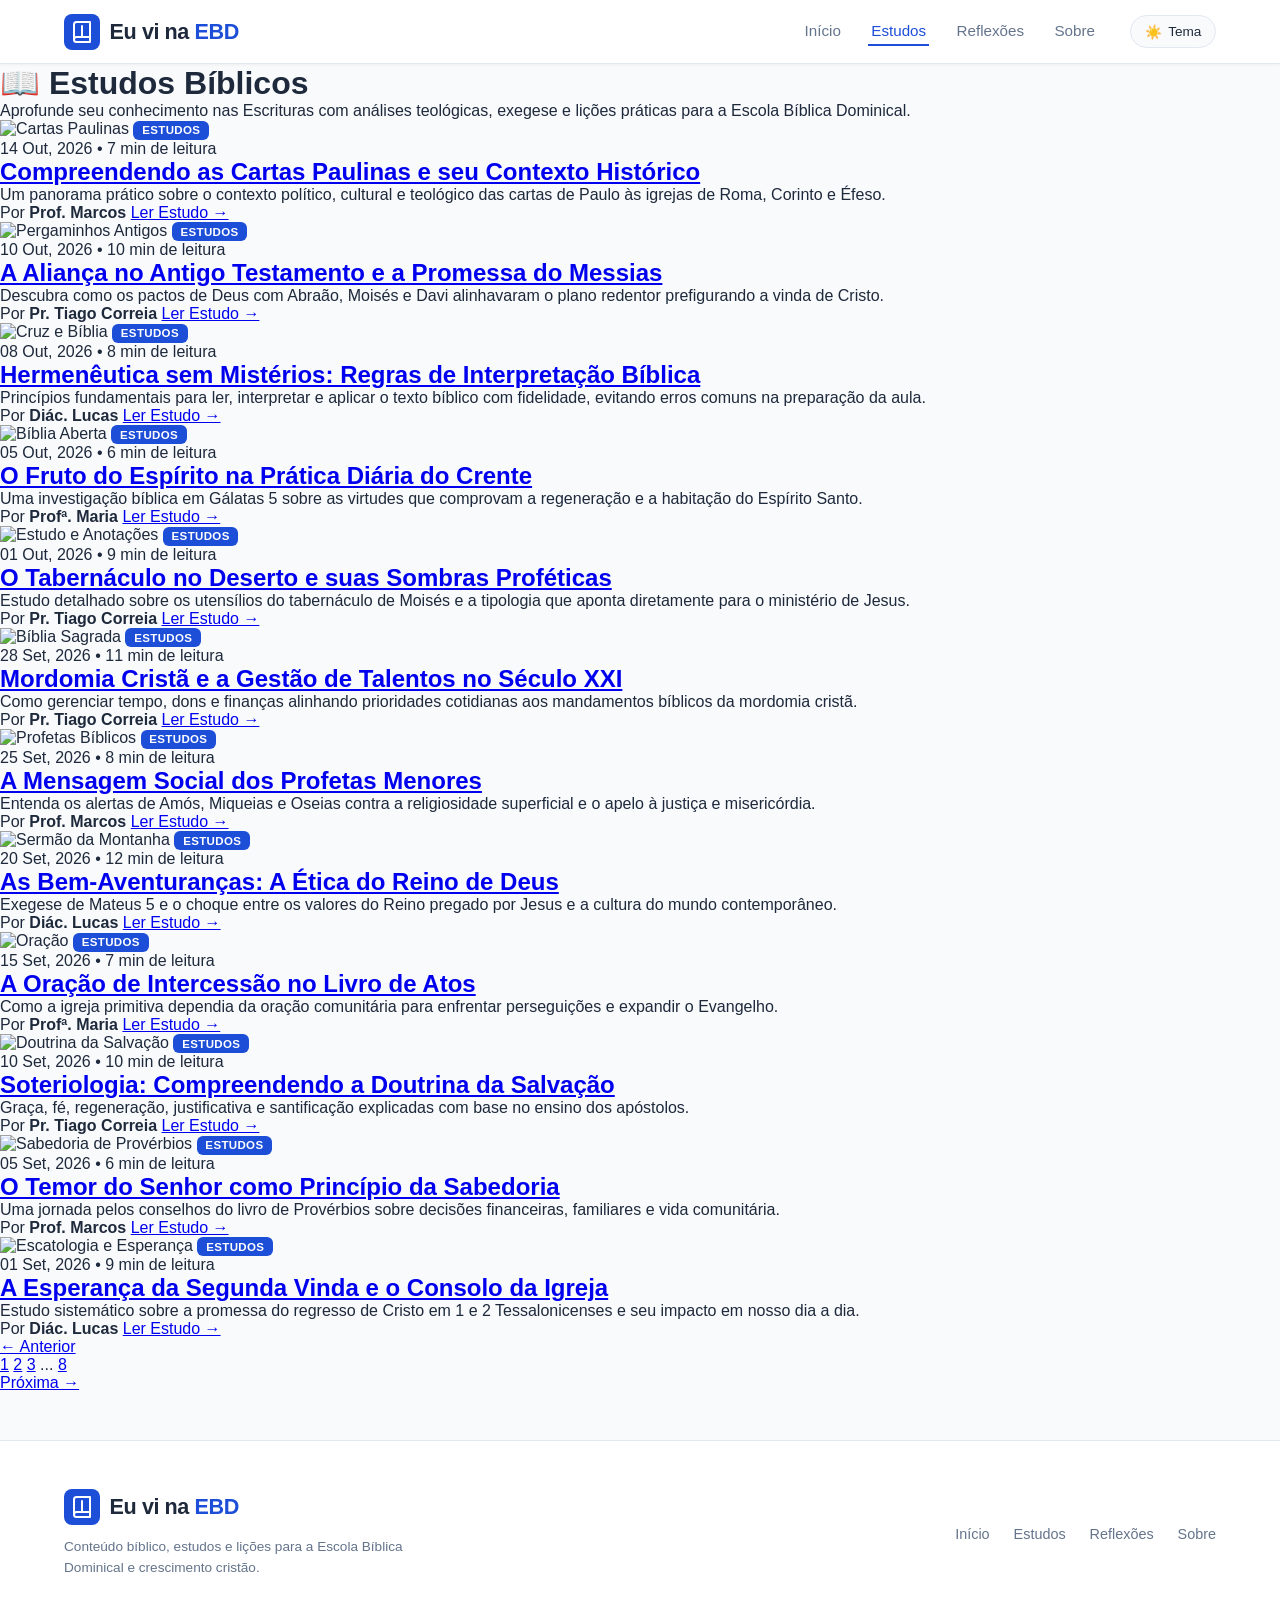
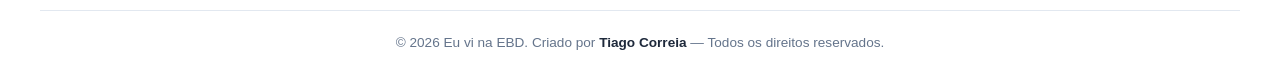
==== estudos.html @ 026e45aa "Create estudos.html" ====
<!DOCTYPE html>
<html lang="pt-BR" data-theme="light">
<head>
    <meta charset="UTF-8">
    <meta name="viewport" content="width=device-width, initial-scale=1.0">
    <title>Estudos Bíblicos - Eu vi na EBD</title>
    <!-- Vinculando o CSS externo compartilhado -->
    <link rel="stylesheet" href="style.css">
</head>
<body>

    <!-- CABEÇALHO E NAVBAR -->
    <header class="navbar-header">
        <div class="header-container">
            
            <!-- Logo do Blog -->
            <a href="index.html" class="brand-logo" aria-label="Página Inicial - Eu vi na EBD">
                <span class="logo-icon">
                    <svg xmlns="http://www.w3.org/2000/svg" viewBox="0 0 24 24" fill="none" stroke="currentColor" stroke-width="2" stroke-linecap="round" stroke-linejoin="round">
                        <path d="M4 19.5A2.5 2.5 0 0 1 6.5 17H20"></path>
                        <path d="M6.5 2H20v20H6.5A2.5 2.5 0 0 1 4 19.5v-15A2.5 2.5 0 0 1 6.5 2z"></path>
                        <path d="M12 6v10"></path>
                    </svg>
                </span>
                <span class="logo-text">Eu vi na <strong class="highlight">EBD</strong></span>
            </a>

            <!-- Botão Hambúrguer Mobile -->
            <button class="hamburger-btn" id="hamburgerBtn" aria-label="Abrir Menu">
                <span class="bar"></span>
                <span class="bar"></span>
                <span class="bar"></span>
            </button>

            <!-- Links de Navegação -->
            <nav class="nav-menu" id="navMenu">
                <ul class="nav-list">
                    <li><a href="index.html" class="nav-link">Início</a></li>
                    <li><a href="estudos.html" class="nav-link active">Estudos</a></li>
                    <li><a href="index.html#reflexoes" class="nav-link">Reflexões</a></li>
                    <li><a href="index.html#sobre" class="nav-link">Sobre</a></li>
                </ul>

                <!-- Alternador de Tema Claro / Escuro -->
                <button class="theme-toggle-btn" id="themeToggleBtn" aria-label="Alternar Tema">
                    <span class="theme-icon sun-icon">☀️</span>
                    <span class="theme-icon moon-icon">🌙</span>
                    <span class="theme-text">Tema</span>
                </button>
            </nav>

        </div>
    </header>

    <!-- CONTEÚDO PRINCIPAL DA PÁGINA DE ESTUDOS -->
    <main class="page-wrapper">
        <div class="page-container single-column">
            
            <!-- CABEÇALHO DA PÁGINA -->
            <header class="page-header">
                <h1 class="page-title">📖 Estudos Bíblicos</h1>
                <p class="page-subtitle">Aprofunde seu conhecimento nas Escrituras com análises teológicas, exegese e lições práticas para a Escola Bíblica Dominical.</p>
            </header>

            <!-- LISTA DE 12 CARDS DE POSTS (COLUNA ÚNICA) -->
            <section class="posts-list-single">
                
                <!-- Card 01 -->
                <article class="post-card-horizontal">
                    <div class="post-card-image">
                        <img src="https://images.unsplash.com/photo-1507434965515-61970f2bd7c6?q=80&w=600&auto=format&fit=crop" alt="Cartas Paulinas">
                        <span class="tag tag-estudos">Estudos</span>
                    </div>
                    <div class="post-card-content">
                        <div class="post-meta-top">
                            <span class="post-date">14 Out, 2026</span> • <span class="read-time">7 min de leitura</span>
                        </div>
                        <h2 class="post-title"><a href="#">Compreendendo as Cartas Paulinas e seu Contexto Histórico</a></h2>
                        <p class="post-excerpt">Um panorama prático sobre o contexto político, cultural e teológico das cartas de Paulo às igrejas de Roma, Corinto e Éfeso.</p>
                        <div class="post-footer">
                            <span class="post-author">Por <strong>Prof. Marcos</strong></span>
                            <a href="#" class="read-more-btn">Ler Estudo →</a>
                        </div>
                    </div>
                </article>

                <!-- Card 02 -->
                <article class="post-card-horizontal">
                    <div class="post-card-image">
                        <img src="https://images.unsplash.com/photo-1519817650390-64a93db51149?q=80&w=600&auto=format&fit=crop" alt="Pergaminhos Antigos">
                        <span class="tag tag-estudos">Estudos</span>
                    </div>
                    <div class="post-card-content">
                        <div class="post-meta-top">
                            <span class="post-date">10 Out, 2026</span> • <span class="read-time">10 min de leitura</span>
                        </div>
                        <h2 class="post-title"><a href="#">A Aliança no Antigo Testamento e a Promessa do Messias</a></h2>
                        <p class="post-excerpt">Descubra como os pactos de Deus com Abraão, Moisés e Davi alinhavaram o plano redentor prefigurando a vinda de Cristo.</p>
                        <div class="post-footer">
                            <span class="post-author">Por <strong>Pr. Tiago Correia</strong></span>
                            <a href="#" class="read-more-btn">Ler Estudo →</a>
                        </div>
                    </div>
                </article>

                <!-- Card 03 -->
                <article class="post-card-horizontal">
                    <div class="post-card-image">
                        <img src="https://images.unsplash.com/photo-1438232992991-995b7058bbb3?q=80&w=600&auto=format&fit=crop" alt="Cruz e Bíblia">
                        <span class="tag tag-estudos">Estudos</span>
                    </div>
                    <div class="post-card-content">
                        <div class="post-meta-top">
                            <span class="post-date">08 Out, 2026</span> • <span class="read-time">8 min de leitura</span>
                        </div>
                        <h2 class="post-title"><a href="#">Hermenêutica sem Mistérios: Regras de Interpretação Bíblica</a></h2>
                        <p class="post-excerpt">Princípios fundamentais para ler, interpretar e aplicar o texto bíblico com fidelidade, evitando erros comuns na preparação da aula.</p>
                        <div class="post-footer">
                            <span class="post-author">Por <strong>Diác. Lucas</strong></span>
                            <a href="#" class="read-more-btn">Ler Estudo →</a>
                        </div>
                    </div>
                </article>

                <!-- Card 04 -->
                <article class="post-card-horizontal">
                    <div class="post-card-image">
                        <img src="https://images.unsplash.com/photo-1516979187457-637abb4f9353?q=80&w=600&auto=format&fit=crop" alt="Bíblia Aberta">
                        <span class="tag tag-estudos">Estudos</span>
                    </div>
                    <div class="post-card-content">
                        <div class="post-meta-top">
                            <span class="post-date">05 Out, 2026</span> • <span class="read-time">6 min de leitura</span>
                        </div>
                        <h2 class="post-title"><a href="#">O Fruto do Espírito na Prática Diária do Crente</a></h2>
                        <p class="post-excerpt">Uma investigação bíblica em Gálatas 5 sobre as virtudes que comprovam a regeneração e a habitação do Espírito Santo.</p>
                        <div class="post-footer">
                            <span class="post-author">Por <strong>Profª. Maria</strong></span>
                            <a href="#" class="read-more-btn">Ler Estudo →</a>
                        </div>
                    </div>
                </article>

                <!-- Card 05 -->
                <article class="post-card-horizontal">
                    <div class="post-card-image">
                        <img src="https://images.unsplash.com/photo-1455390582262-044cdead277a?q=80&w=600&auto=format&fit=crop" alt="Estudo e Anotações">
                        <span class="tag tag-estudos">Estudos</span>
                    </div>
                    <div class="post-card-content">
                        <div class="post-meta-top">
                            <span class="post-date">01 Out, 2026</span> • <span class="read-time">9 min de leitura</span>
                        </div>
                        <h2 class="post-title"><a href="#">O Tabernáculo no Deserto e suas Sombras Proféticas</a></h2>
                        <p class="post-excerpt">Estudo detalhado sobre os utensílios do tabernáculo de Moisés e a tipologia que aponta diretamente para o ministério de Jesus.</p>
                        <div class="post-footer">
                            <span class="post-author">Por <strong>Pr. Tiago Correia</strong></span>
                            <a href="#" class="read-more-btn">Ler Estudo →</a>
                        </div>
                    </div>
                </article>

                <!-- Card 06 -->
                <article class="post-card-horizontal">
                    <div class="post-card-image">
                        <img src="https://images.unsplash.com/photo-1504052434569-70ad5836ab65?q=80&w=600&auto=format&fit=crop" alt="Bíblia Sagrada">
                        <span class="tag tag-estudos">Estudos</span>
                    </div>
                    <div class="post-card-content">
                        <div class="post-meta-top">
                            <span class="post-date">28 Set, 2026</span> • <span class="read-time">11 min de leitura</span>
                        </div>
                        <h2 class="post-title"><a href="#">Mordomia Cristã e a Gestão de Talentos no Século XXI</a></h2>
                        <p class="post-excerpt">Como gerenciar tempo, dons e finanças alinhando prioridades cotidianas aos mandamentos bíblicos da mordomia cristã.</p>
                        <div class="post-footer">
                            <span class="post-author">Por <strong>Pr. Tiago Correia</strong></span>
                            <a href="#" class="read-more-btn">Ler Estudo →</a>
                        </div>
                    </div>
                </article>

                <!-- Card 07 -->
                <article class="post-card-horizontal">
                    <div class="post-card-image">
                        <img src="https://images.unsplash.com/photo-1519817650390-64a93db51149?q=80&w=600&auto=format&fit=crop" alt="Profetas Bíblicos">
                        <span class="tag tag-estudos">Estudos</span>
                    </div>
                    <div class="post-card-content">
                        <div class="post-meta-top">
                            <span class="post-date">25 Set, 2026</span> • <span class="read-time">8 min de leitura</span>
                        </div>
                        <h2 class="post-title"><a href="#">A Mensagem Social dos Profetas Menores</a></h2>
                        <p class="post-excerpt">Entenda os alertas de Amós, Miqueias e Oseias contra a religiosidade superficial e o apelo à justiça e misericórdia.</p>
                        <div class="post-footer">
                            <span class="post-author">Por <strong>Prof. Marcos</strong></span>
                            <a href="#" class="read-more-btn">Ler Estudo →</a>
                        </div>
                    </div>
                </article>

                <!-- Card 08 -->
                <article class="post-card-horizontal">
                    <div class="post-card-image">
                        <img src="https://images.unsplash.com/photo-1509021436468-1b5a3f4e71c7?q=80&w=600&auto=format&fit=crop" alt="Sermão da Montanha">
                        <span class="tag tag-estudos">Estudos</span>
                    </div>
                    <div class="post-card-content">
                        <div class="post-meta-top">
                            <span class="post-date">20 Set, 2026</span> • <span class="read-time">12 min de leitura</span>
                        </div>
                        <h2 class="post-title"><a href="#">As Bem-Aventuranças: A Ética do Reino de Deus</a></h2>
                        <p class="post-excerpt">Exegese de Mateus 5 e o choque entre os valores do Reino pregado por Jesus e a cultura do mundo contemporâneo.</p>
                        <div class="post-footer">
                            <span class="post-author">Por <strong>Diác. Lucas</strong></span>
                            <a href="#" class="read-more-btn">Ler Estudo →</a>
                        </div>
                    </div>
                </article>

                <!-- Card 09 -->
                <article class="post-card-horizontal">
                    <div class="post-card-image">
                        <img src="https://images.unsplash.com/photo-1470071459604-3b5ec3a7fe05?q=80&w=600&auto=format&fit=crop" alt="Oração">
                        <span class="tag tag-estudos">Estudos</span>
                    </div>
                    <div class="post-card-content">
                        <div class="post-meta-top">
                            <span class="post-date">15 Set, 2026</span> • <span class="read-time">7 min de leitura</span>
                        </div>
                        <h2 class="post-title"><a href="#">A Oração de Intercessão no Livro de Atos</a></h2>
                        <p class="post-excerpt">Como a igreja primitiva dependia da oração comunitária para enfrentar perseguições e expandir o Evangelho.</p>
                        <div class="post-footer">
                            <span class="post-author">Por <strong>Profª. Maria</strong></span>
                            <a href="#" class="read-more-btn">Ler Estudo →</a>
                        </div>
                    </div>
                </article>

                <!-- Card 10 -->
                <article class="post-card-horizontal">
                    <div class="post-card-image">
                        <img src="https://images.unsplash.com/photo-1447752875215-b2761acb3c5d?q=80&w=600&auto=format&fit=crop" alt="Doutrina da Salvação">
                        <span class="tag tag-estudos">Estudos</span>
                    </div>
                    <div class="post-card-content">
                        <div class="post-meta-top">
                            <span class="post-date">10 Set, 2026</span> • <span class="read-time">10 min de leitura</span>
                        </div>
                        <h2 class="post-title"><a href="#">Soteriologia: Compreendendo a Doutrina da Salvação</a></h2>
                        <p class="post-excerpt">Graça, fé, regeneração, justificativa e santificação explicadas com base no ensino dos apóstolos.</p>
                        <div class="post-footer">
                            <span class="post-author">Por <strong>Pr. Tiago Correia</strong></span>
                            <a href="#" class="read-more-btn">Ler Estudo →</a>
                        </div>
                    </div>
                </article>

                <!-- Card 11 -->
                <article class="post-card-horizontal">
                    <div class="post-card-image">
                        <img src="https://images.unsplash.com/photo-1518495973542-4542c06a5843?q=80&w=600&auto=format&fit=crop" alt="Sabedoria de Provérbios">
                        <span class="tag tag-estudos">Estudos</span>
                    </div>
                    <div class="post-card-content">
                        <div class="post-meta-top">
                            <span class="post-date">05 Set, 2026</span> • <span class="read-time">6 min de leitura</span>
                        </div>
                        <h2 class="post-title"><a href="#">O Temor do Senhor como Princípio da Sabedoria</a></h2>
                        <p class="post-excerpt">Uma jornada pelos conselhos do livro de Provérbios sobre decisões financeiras, familiares e vida comunitária.</p>
                        <div class="post-footer">
                            <span class="post-author">Por <strong>Prof. Marcos</strong></span>
                            <a href="#" class="read-more-btn">Ler Estudo →</a>
                        </div>
                    </div>
                </article>

                <!-- Card 12 -->
                <article class="post-card-horizontal">
                    <div class="post-card-image">
                        <img src="https://images.unsplash.com/photo-1507434965515-61970f2bd7c6?q=80&w=600&auto=format&fit=crop" alt="Escatologia e Esperança">
                        <span class="tag tag-estudos">Estudos</span>
                    </div>
                    <div class="post-card-content">
                        <div class="post-meta-top">
                            <span class="post-date">01 Set, 2026</span> • <span class="read-time">9 min de leitura</span>
                        </div>
                        <h2 class="post-title"><a href="#">A Esperança da Segunda Vinda e o Consolo da Igreja</a></h2>
                        <p class="post-excerpt">Estudo sistemático sobre a promessa do regresso de Cristo em 1 e 2 Tessalonicenses e seu impacto em nosso dia a dia.</p>
                        <div class="post-footer">
                            <span class="post-author">Por <strong>Diác. Lucas</strong></span>
                            <a href="#" class="read-more-btn">Ler Estudo →</a>
                        </div>
                    </div>
                </article>

            </section>

            <!-- PAGINAÇÃO NUMÉRICA -->
            <nav class="pagination-container" aria-label="Navegação por páginas">
                <a href="#" class="pagination-btn disabled" aria-disabled="true">← Anterior</a>
                <div class="pagination-numbers">
                    <a href="#" class="page-number active" aria-current="page">1</a>
                    <a href="#" class="page-number">2</a>
                    <a href="#" class="page-number">3</a>
                    <span class="pagination-dots">...</span>
                    <a href="#" class="page-number">8</a>
                </div>
                <a href="#" class="pagination-btn">Próxima →</a>
            </nav>

        </div>
    </main>

    <!-- RODAPÉ DO BLOG -->
    <footer class="main-footer">
        <div class="footer-container">
            <div class="footer-brand">
                <a href="index.html" class="brand-logo">
                    <span class="logo-icon">
                        <svg xmlns="http://www.w3.org/2000/svg" viewBox="0 0 24 24" fill="none" stroke="currentColor" stroke-width="2" stroke-linecap="round" stroke-linejoin="round">
                            <path d="M4 19.5A2.5 2.5 0 0 1 6.5 17H20"></path>
                            <path d="M6.5 2H20v20H6.5A2.5 2.5 0 0 1 4 19.5v-15A2.5 2.5 0 0 1 6.5 2z"></path>
                            <path d="M12 6v10"></path>
                        </svg>
                    </span>
                    <span class="logo-text">Eu vi na <strong class="highlight">EBD</strong></span>
                </a>
                <p class="footer-description">Conteúdo bíblico, estudos e lições para a Escola Bíblica Dominical e crescimento cristão.</p>
            </div>
            
            <div class="footer-links">
                <a href="index.html">Início</a>
                <a href="estudos.html">Estudos</a>
                <a href="index.html#reflexoes">Reflexões</a>
                <a href="index.html#sobre">Sobre</a>
            </div>
        </div>

        <div class="footer-bottom">
            <p>&copy; 2026 Eu vi na EBD. Criado por <strong>Tiago Correia</strong> — Todos os direitos reservados.</p>
        </div>
    </footer>

    <!-- SCRIPTS DE INTERAÇÃO (Menu Hambúrguer e Modo Escuro) -->
    <script>
        // Menu Hambúrguer Mobile
        const hamburgerBtn = document.getElementById('hamburgerBtn');
        const navMenu = document.getElementById('navMenu');
        hamburgerBtn.addEventListener('click', () => {
            hamburgerBtn.classList.toggle('active');
            navMenu.classList.toggle('active');
        });

        // Alternador de Tema
        const themeToggleBtn = document.getElementById('themeToggleBtn');
        const htmlElement = document.documentElement;
        const savedTheme = localStorage.getItem('theme') || 'light';
        htmlElement.setAttribute('data-theme', savedTheme);

        themeToggleBtn.addEventListener('click', () => {
            const currentTheme = htmlElement.getAttribute('data-theme');
            const newTheme = currentTheme === 'light' ? 'dark' : 'light';
            htmlElement.setAttribute('data-theme', newTheme);
            localStorage.setItem('theme', newTheme);
        });
    </script>

</body>
</html>
---- style.css ----
/* ===================================================
   VARIÁVEIS DE TEMA (CLARO / ESCURO)
   =================================================== */
:root[data-theme="light"] {
    --bg-color: #f8fafc;
    --header-bg: #ffffff;
    --text-color: #1e293b;
    --text-muted: #64748b;
    --primary-color: #1d4ed8;
    --primary-hover: #1e40af;
    --border-color: #e2e8f0;
    --shadow-sm: 0 1px 3px rgba(0, 0, 0, 0.05);
    --shadow-md: 0 4px 12px rgba(0, 0, 0, 0.08);
}

:root[data-theme="dark"] {
    --bg-color: #0f172a;
    --header-bg: #1e293b;
    --text-color: #f1f5f9;
    --text-muted: #94a3b8;
    --primary-color: #60a5fa;
    --primary-hover: #93c5fd;
    --border-color: #334155;
    --shadow-sm: 0 1px 3px rgba(0, 0, 0, 0.3);
    --shadow-md: 0 4px 12px rgba(0, 0, 0, 0.4);
}

/* RESET E BASE */
* {
    margin: 0;
    padding: 0;
    box-sizing: border-box;
    font-family: -apple-system, BlinkMacSystemFont, "Segoe UI", Roboto, Oxygen, Ubuntu, Cantarell, sans-serif;
}

body {
    background-color: var(--bg-color);
    color: var(--text-color);
    transition: background-color 0.3s ease, color 0.3s ease;
}

/* ===================================================
   CABEÇALHO E NAVBAR
   =================================================== */
.navbar-header {
    background-color: var(--header-bg);
    border-bottom: 1px solid var(--border-color);
    box-shadow: var(--shadow-sm);
    position: sticky;
    top: 0;
    z-index: 1000;
    transition: background-color 0.3s ease, border-color 0.3s ease;
}

.header-container {
    max-width: 1200px;
    margin: 0 auto;
    padding: 0.85rem 1.5rem;
    display: flex;
    align-items: center;
    justify-content: space-between;
}

.brand-logo {
    display: flex;
    align-items: center;
    gap: 0.6rem;
    text-decoration: none;
    color: var(--text-color);
    transition: transform 0.2s ease;
}

.brand-logo:hover { transform: translateY(-1px); }

.logo-icon {
    display: flex;
    align-items: center;
    justify-content: center;
    width: 36px;
    height: 36px;
    background-color: var(--primary-color);
    color: #ffffff;
    border-radius: 8px;
    padding: 6px;
}

.logo-icon svg { width: 100%; height: 100%; }

.logo-text { font-size: 1.35rem; font-weight: 600; letter-spacing: -0.02em; }
.logo-text .highlight { color: var(--primary-color); font-weight: 800; }

.nav-menu { display: flex; align-items: center; gap: 2rem; }
.nav-list { display: flex; list-style: none; gap: 1.5rem; }

.nav-link {
    text-decoration: none;
    color: var(--text-muted);
    font-weight: 500;
    font-size: 0.95rem;
    padding: 0.4rem 0.2rem;
    position: relative;
    transition: color 0.2s ease;
}

.nav-link:hover, .nav-link.active { color: var(--primary-color); }

.nav-link::after {
    content: '';
    position: absolute;
    bottom: 0;
    left: 0;
    width: 0%;
    height: 2px;
    background-color: var(--primary-color);
    transition: width 0.2s ease;
}

.nav-link:hover::after, .nav-link.active::after { width: 100%; }

.theme-toggle-btn {
    display: flex;
    align-items: center;
    gap: 0.4rem;
    background-color: var(--bg-color);
    border: 1px solid var(--border-color);
    color: var(--text-color);
    padding: 0.45rem 0.85rem;
    border-radius: 20px;
    cursor: pointer;
    font-size: 0.85rem;
    font-weight: 500;
    transition: all 0.2s ease;
}

.theme-toggle-btn:hover { border-color: var(--primary-color); color: var(--primary-color); }
:root[data-theme="light"] .moon-icon { display: none; }
:root[data-theme="dark"] .sun-icon { display: none; }

.hamburger-btn {
    display: none;
    flex-direction: column;
    justify-content: space-between;
    width: 26px;
    height: 19px;
    background: transparent;
    border: none;
    cursor: pointer;
}

.hamburger-btn .bar {
    width: 100%;
    height: 3px;
    background-color: var(--text-color);
    border-radius: 2px;
    transition: all 0.3s ease;
}

/* ===================================================
   LAYOUT PRINCIPAL (2 COLUNAS)
   =================================================== */
.main-wrapper { padding: 2rem 0; }

.content-container {
    max-width: 1200px;
    margin: 0 auto;
    padding: 0 1.5rem;
    display: grid;
    grid-template-columns: 1fr 340px;
    gap: 2.5rem;
}

.section-title {
    font-size: 1.25rem;
    font-weight: 700;
    margin-bottom: 1rem;
    color: var(--text-color);
}

.section-header {
    display: flex;
    justify-content: space-between;
    align-items: center;
    margin-bottom: 1rem;
}

.see-all {
    color: var(--primary-color);
    text-decoration: none;
    font-size: 0.88rem;
    font-weight: 600;
}

.see-all:hover { text-decoration: underline; }

/* TAGS */
.tag {
    display: inline-block;
    padding: 0.22rem 0.55rem;
    border-radius: 6px;
    font-size: 0.72rem;
    font-weight: 700;
    text-transform: uppercase;
    letter-spacing: 0.03em;
}

.tag-featured { background-color: #0284c7; color: #fff; }
.tag-estudos { background-color: var(--primary-color); color: #fff; }
.tag-reflexoes { background-color: #059669; color: #fff; }
.tag-revista { background-color: #d97706; color: #fff; }

/* ===================================================
   1. MOSAICO DE DESTAQUES
   =================================================== */
.mosaic-section { margin-bottom: 2.5rem; }

.mosaic-grid {
    display: grid;
    grid-template-columns: 1.6fr 1fr;
    grid-template-rows: repeat(2, 180px);
    gap: 1rem;
}

.mosaic-card {
    position: relative;
    border-radius: 12px;
    overflow: hidden;
    box-shadow: var(--shadow-sm);
}

.mosaic-card img {
    width: 100%;
    height: 100%;
    object-fit: cover;
    transition: transform 0.4s ease;
}

.mosaic-card:hover img { transform: scale(1.04); }
.large-card { grid-row: span 2; }

.mosaic-overlay {
    position: absolute;
    inset: 0;
    background: linear-gradient(180deg, rgba(0, 0, 0, 0.1) 20%, rgba(0, 0, 0, 0.85) 100%);
    color: #ffffff;
    padding: 1.25rem;
    display: flex;
    flex-direction: column;
    justify-content: flex-end;
}

.large-card h3 { font-size: 1.25rem; line-height: 1.35; margin: 0.4rem 0; }
.small-card h3 { font-size: 0.95rem; line-height: 1.3; margin: 0.3rem 0; }
.large-card p { font-size: 0.83rem; opacity: 0.9; margin-bottom: 0.5rem; }
.card-meta { font-size: 0.75rem; opacity: 0.8; }

/* ===================================================
   2 e 3. FEEDS DE CARDS (ESTUDOS E REFLEXÕES)
   =================================================== */
.feed-section { margin-bottom: 2.5rem; }

.feed-grid {
    display: grid;
    grid-template-columns: repeat(2, 1fr);
    gap: 1.25rem;
}

.feed-card {
    background-color: var(--header-bg);
    border: 1px solid var(--border-color);
    border-radius: 12px;
    overflow: hidden;
    box-shadow: var(--shadow-sm);
    display: flex;
    flex-direction: column;
    transition: transform 0.2s ease, box-shadow 0.2s ease;
}

.feed-card:hover { transform: translateY(-3px); box-shadow: var(--shadow-md); }
.feed-card .card-image { position: relative; height: 150px; }
.feed-card .card-image img { width: 100%; height: 100%; object-fit: cover; }
.feed-card .card-image .tag { position: absolute; top: 10px; left: 10px; }

.feed-card .card-body {
    padding: 1rem;
    display: flex;
    flex-direction: column;
    flex-grow: 1;
}

.feed-card h3 { font-size: 1rem; margin-bottom: 0.4rem; color: var(--text-color); line-height: 1.35; }
.feed-card p { font-size: 0.83rem; color: var(--text-muted); line-height: 1.45; margin-bottom: 0.85rem; flex-grow: 1; }

.feed-card .card-footer {
    display: flex;
    justify-content: space-between;
    font-size: 0.75rem;
    color: var(--text-muted);
    border-top: 1px solid var(--border-color);
    padding-top: 0.65rem;
}

/* ===================================================
   COLUNA DIREITA (SIDEBAR)
   =================================================== */
.sidebar {
    display: flex;
    flex-direction: column;
    gap: 1.5rem;
}

.widget {
    background-color: var(--header-bg);
    border: 1px solid var(--border-color);
    border-radius: 12px;
    padding: 1.25rem;
    box-shadow: var(--shadow-sm);
}

.widget-header {
    display: flex;
    align-items: center;
    justify-content: space-between;
    margin-bottom: 0.85rem;
    padding-bottom: 0.5rem;
    border-bottom: 1px solid var(--border-color);
}

.widget-header h3 { font-size: 1.05rem; color: var(--text-color); }

/* WIDGET PESQUISA (NO TOPO) */
.search-widget { padding: 0.85rem 1rem; }
.search-form { display: flex; gap: 0.5rem; }

.search-input {
    flex-grow: 1;
    padding: 0.55rem 0.8rem;
    border: 1px solid var(--border-color);
    border-radius: 8px;
    background-color: var(--bg-color);
    color: var(--text-color);
    font-size: 0.85rem;
    outline: none;
}

.search-input:focus { border-color: var(--primary-color); }

.search-btn {
    background-color: var(--primary-color);
    color: #ffffff;
    border: none;
    border-radius: 8px;
    padding: 0 0.8rem;
    cursor: pointer;
    transition: background-color 0.2s ease;
}

.search-btn:hover { background-color: var(--primary-hover); }

/* WIDGET VERSÍCULO */
.verse-widget { border-left: 4px solid var(--primary-color); }
.verse-quote { font-style: italic; font-size: 0.92rem; color: var(--text-color); line-height: 1.45; margin-bottom: 0.4rem; }
.verse-ref { display: block; font-size: 0.82rem; font-weight: 600; color: var(--primary-color); text-align: right; margin-bottom: 0.85rem; }
.verse-btn { width: 100%; background-color: var(--bg-color); border: 1px solid var(--border-color); color: var(--text-color); padding: 0.45rem; border-radius: 6px; cursor: pointer; font-size: 0.8rem; font-weight: 500; }
.verse-btn:hover { border-color: var(--primary-color); color: var(--primary-color); }

/* WIDGET PREVISÃO DO TEMPO (GPS) */
.weather-location { font-size: 0.72rem; color: var(--text-muted); font-weight: 500; }
.weather-forecast-container { display: flex; justify-content: space-between; gap: 0.4rem; }

.weather-day-card {
    display: flex;
    flex-direction: column;
    align-items: center;
    background-color: var(--bg-color);
    border: 1px solid var(--border-color);
    padding: 0.5rem 0.3rem;
    border-radius: 8px;
    flex: 1;
}

.w-day { font-size: 0.72rem; font-weight: 700; color: var(--text-muted); }
.w-icon { font-size: 1.1rem; margin: 0.2rem 0; }
.w-temp { font-size: 0.75rem; font-weight: 700; color: var(--text-color); }
.w-temp small { font-size: 0.65rem; color: var(--text-muted); font-weight: normal; }

/* WIDGET PALAVRA BÍBLICA */
.bible-word-widget { border-left: 4px solid #059669; }
.word-day-badge { font-size: 0.7rem; background-color: #d1fae5; color: #065f46; font-weight: 700; padding: 0.15rem 0.4rem; border-radius: 4px; }
.word-content h4 { font-size: 0.95rem; color: var(--text-color); margin-bottom: 0.2rem; }
.word-verse { font-size: 0.78rem; font-weight: 600; color: var(--primary-color); margin-bottom: 0.4rem; }
.word-content p { font-size: 0.82rem; color: var(--text-muted); line-height: 1.45; }

/* WIDGET MAIS ACESSADOS (LISTA SIMPLES 1 A 5) */
.simple-rank-list { list-style: none; display: flex; flex-direction: column; gap: 0.6rem; }

.simple-rank-item {
    display: flex;
    align-items: center;
    gap: 0.75rem;
    padding: 0.4rem 0.2rem;
    border-bottom: 1px solid var(--border-color);
}

.simple-rank-item:last-child { border-bottom: none; }

.rank-number {
    font-size: 0.9rem;
    font-weight: 800;
    color: var(--primary-color);
    background-color: var(--bg-color);
    border: 1px solid var(--border-color);
    width: 26px;
    height: 26px;
    border-radius: 50%;
    display: flex;
    align-items: center;
    justify-content: center;
    flex-shrink: 0;
}

.rank-link { text-decoration: none; display: flex; flex-direction: column; gap: 0.1rem; flex-grow: 1; overflow: hidden; }

.rank-title {
    font-size: 0.83rem;
    font-weight: 600;
    color: var(--text-color);
    white-space: nowrap;
    overflow: hidden;
    text-overflow: ellipsis;
    transition: color 0.2s ease;
}

.rank-link:hover .rank-title { color: var(--primary-color); }
.rank-views-badge { font-size: 0.68rem; color: var(--text-muted); }

/* WIDGET NEWSLETTER */
.newsletter-desc { font-size: 0.82rem; color: var(--text-muted); line-height: 1.4; margin-bottom: 0.85rem; }
.newsletter-form { display: flex; flex-direction: column; gap: 0.5rem; }
.newsletter-input { width: 100%; padding: 0.6rem 0.75rem; border: 1px solid var(--border-color); border-radius: 6px; background-color: var(--bg-color); color: var(--text-color); font-size: 0.85rem; outline: none; }
.newsletter-input:focus { border-color: var(--primary-color); }
.newsletter-btn { width: 100%; padding: 0.6rem; background-color: var(--primary-color); color: #ffffff; border: none; border-radius: 6px; font-size: 0.85rem; font-weight: 600; cursor: pointer; transition: background-color 0.2s ease; }
.newsletter-btn:hover { background-color: var(--primary-hover); }

/* WIDGET REVISTAS */
.badge-trimestre { background-color: var(--bg-color); border: 1px solid var(--border-color); font-size: 0.7rem; padding: 0.2rem 0.45rem; border-radius: 4px; color: var(--text-muted); }
.magazine-info { font-size: 0.82rem; margin-bottom: 0.85rem; }
.theme-title { color: var(--primary-color); font-weight: 600; margin-top: 0.2rem; }
.lessons-accordion summary { cursor: pointer; font-size: 0.85rem; font-weight: 600; color: var(--text-muted); padding: 0.35rem 0; user-select: none; }
.lessons-accordion summary:hover { color: var(--primary-color); }
.lessons-list { margin-top: 0.65rem; padding-left: 1.2rem; display: flex; flex-direction: column; gap: 0.4rem; }
.lessons-list li a { text-decoration: none; color: var(--text-color); font-size: 0.82rem; transition: color 0.2s ease; }
.lessons-list li a:hover { color: var(--primary-color); text-decoration: underline; }

/* ===================================================
   RODAPÉ (FOOTER)
   =================================================== */
.main-footer {
    background-color: var(--header-bg);
    border-top: 1px solid var(--border-color);
    padding: 3rem 0 1.5rem 0;
    margin-top: 3rem;
    transition: background-color 0.3s ease, border-color 0.3s ease;
}

.footer-container {
    max-width: 1200px;
    margin: 0 auto;
    padding: 0 1.5rem;
    display: flex;
    justify-content: space-between;
    align-items: center;
    flex-wrap: wrap;
    gap: 1.5rem;
    margin-bottom: 2rem;
}

.footer-brand { max-width: 400px; }
.footer-description { font-size: 0.85rem; color: var(--text-muted); margin-top: 0.75rem; line-height: 1.5; }

.footer-links { display: flex; gap: 1.5rem; flex-wrap: wrap; }
.footer-links a { text-decoration: none; color: var(--text-muted); font-size: 0.9rem; font-weight: 500; transition: color 0.2s ease; }
.footer-links a:hover { color: var(--primary-color); }

.footer-bottom {
    max-width: 1200px;
    margin: 0 auto;
    padding: 1.5rem 1.5rem 0 1.5rem;
    border-top: 1px solid var(--border-color);
    text-align: center;
    font-size: 0.85rem;
    color: var(--text-muted);
}

.footer-bottom strong { color: var(--text-color); }

/* ===================================================
   RESPONSIVIDADE (MOBILE E TABLETS)
   =================================================== */
@media (max-width: 992px) {
    .content-container { grid-template-columns: 1fr; gap: 2rem; }
}

@media (max-width: 768px) {
    .hamburger-btn { display: flex; }
    .hamburger-btn.active .bar:nth-child(1) { transform: translateY(8px) rotate(45deg); }
    .hamburger-btn.active .bar:nth-child(2) { opacity: 0; }
    .hamburger-btn.active .bar:nth-child(3) { transform: translateY(-8px) rotate(-45deg); }

    .nav-menu {
        position: absolute;
        top: 100%;
        left: 0;
        width: 100%;
        background-color: var(--header-bg);
        border-bottom: 1px solid var(--border-color);
        box-shadow: var(--shadow-md);
        flex-direction: column;
        align-items: stretch;
        padding: 1.5rem;
        gap: 1.2rem;
        display: none;
    }

    .nav-menu.active { display: flex; }
    .nav-list { flex-direction: column; gap: 1rem; width: 100%; }
    .nav-link { display: block; font-size: 1.05rem; padding: 0.4rem 0; }
    .theme-toggle-btn { justify-content: center; width: 100%; padding: 0.6rem; }
}

@media (max-width: 640px) {
    .mosaic-grid { grid-template-columns: 1fr; grid-template-rows: auto; }
    .large-card { grid-row: span 1; height: 220px; }
    .small-card { height: 150px; }
    .feed-grid { grid-template-columns: 1fr; }
    
    .footer-container { flex-direction: column; text-align: center; }
    .footer-brand { display: flex; flex-direction: column; align-items: center; }
    .footer-links { justify-content: center; }
}
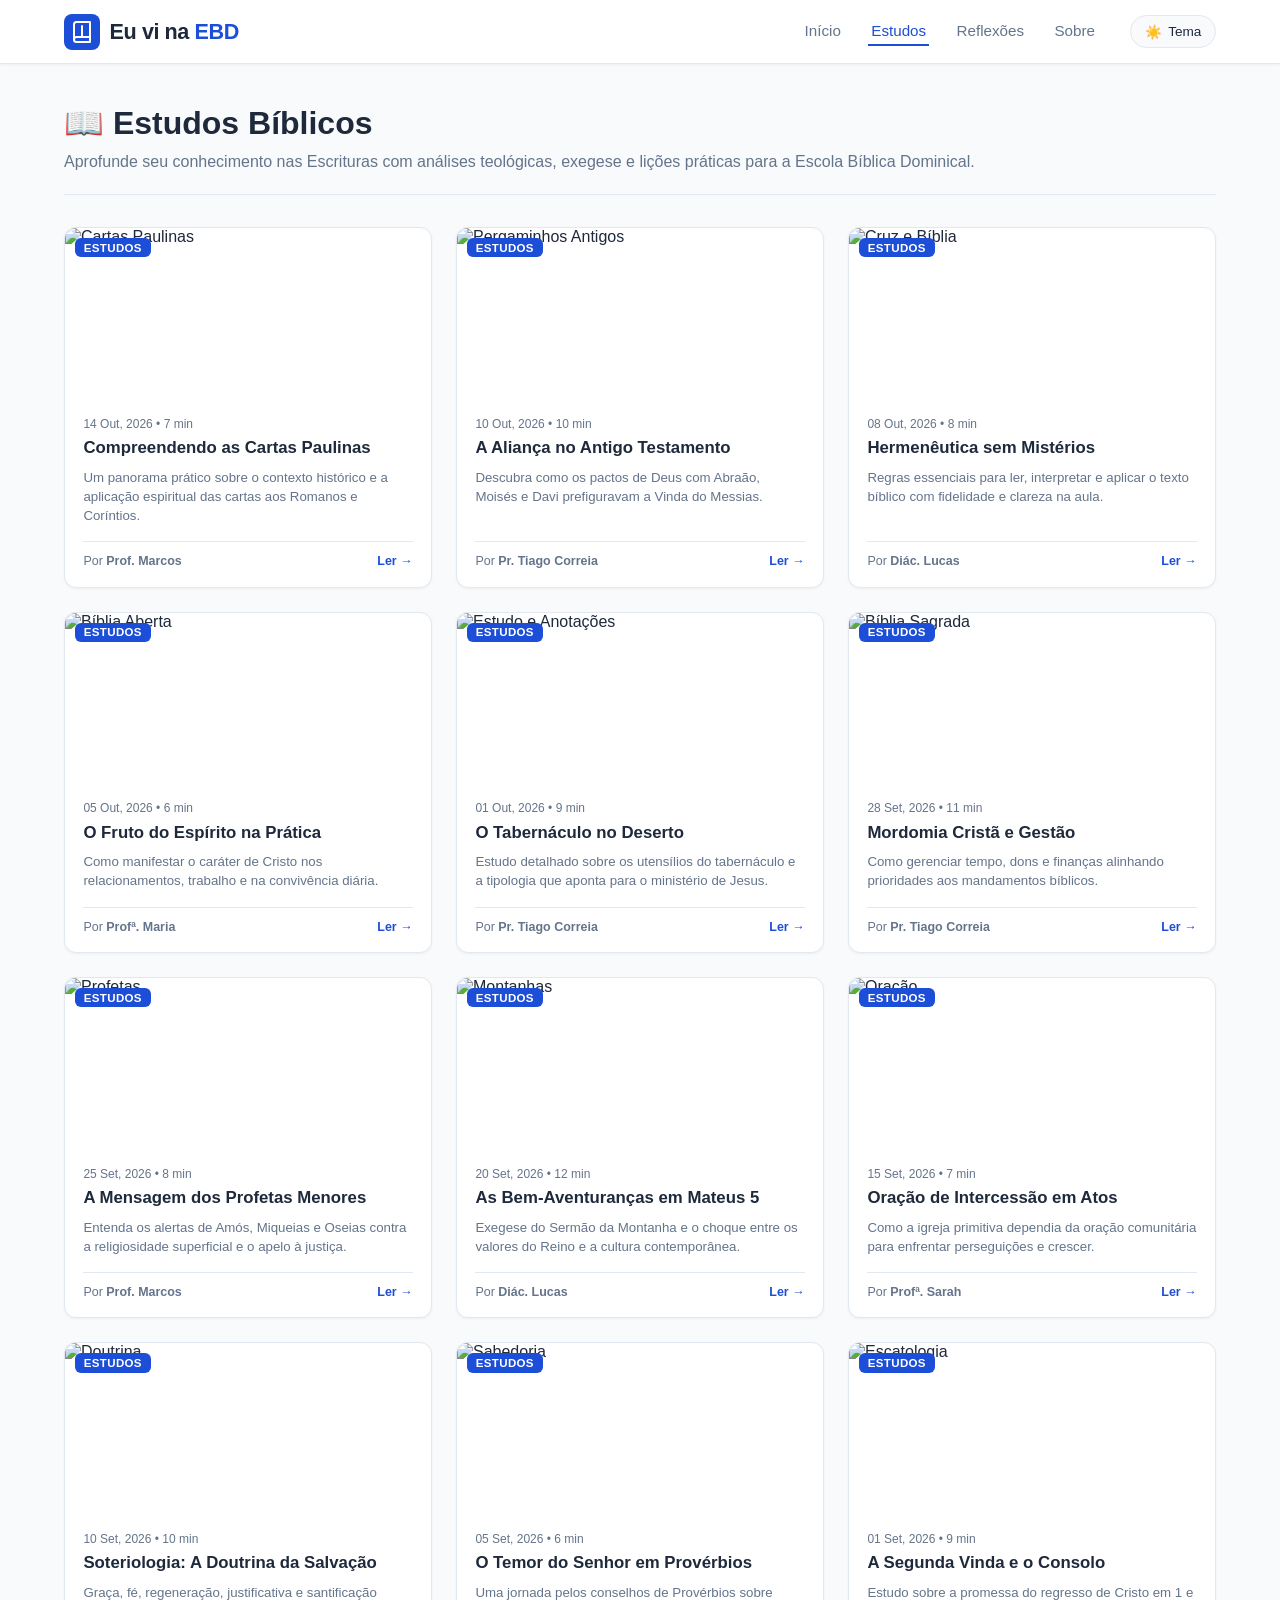
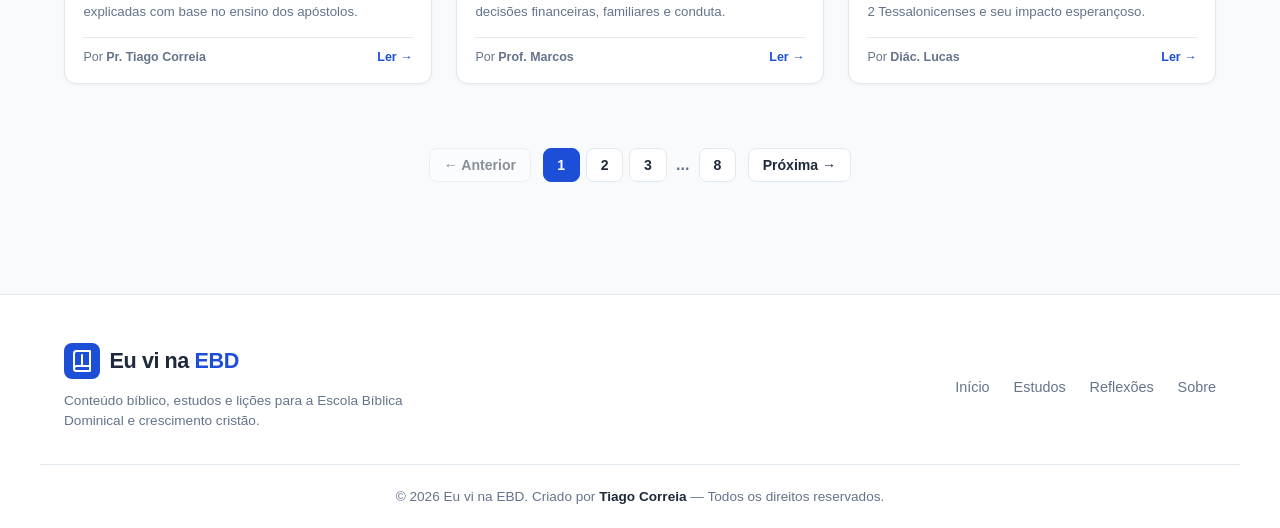
==== commit a216d614: "Update estudos.html" ====
--- a/estudos.html
+++ b/estudos.html
@@ -52,243 +52,219 @@
         </div>
     </header>
 
-    <!-- CONTEÚDO PRINCIPAL DA PÁGINA DE ESTUDOS -->
+    <!-- CONTEÚDO PRINCIPAL -->
     <main class="page-wrapper">
-        <div class="page-container single-column">
+        <div class="page-container">
             
-            <!-- CABEÇALHO DA PÁGINA -->
+            <!-- TÍTULO E SUBTÍTULO DA PÁGINA -->
             <header class="page-header">
                 <h1 class="page-title">📖 Estudos Bíblicos</h1>
                 <p class="page-subtitle">Aprofunde seu conhecimento nas Escrituras com análises teológicas, exegese e lições práticas para a Escola Bíblica Dominical.</p>
             </header>
 
-            <!-- LISTA DE 12 CARDS DE POSTS (COLUNA ÚNICA) -->
-            <section class="posts-list-single">
+            <!-- GRADE DE 12 CARDS (3 POR LINHA NO DESKTOP) -->
+            <section class="posts-grid-12">
                 
                 <!-- Card 01 -->
-                <article class="post-card-horizontal">
-                    <div class="post-card-image">
+                <article class="study-grid-card">
+                    <div class="study-card-image">
                         <img src="https://images.unsplash.com/photo-1507434965515-61970f2bd7c6?q=80&w=600&auto=format&fit=crop" alt="Cartas Paulinas">
                         <span class="tag tag-estudos">Estudos</span>
                     </div>
-                    <div class="post-card-content">
-                        <div class="post-meta-top">
-                            <span class="post-date">14 Out, 2026</span> • <span class="read-time">7 min de leitura</span>
-                        </div>
-                        <h2 class="post-title"><a href="#">Compreendendo as Cartas Paulinas e seu Contexto Histórico</a></h2>
-                        <p class="post-excerpt">Um panorama prático sobre o contexto político, cultural e teológico das cartas de Paulo às igrejas de Roma, Corinto e Éfeso.</p>
-                        <div class="post-footer">
-                            <span class="post-author">Por <strong>Prof. Marcos</strong></span>
-                            <a href="#" class="read-more-btn">Ler Estudo →</a>
+                    <div class="study-card-body">
+                        <div class="study-card-meta">14 Out, 2026 • 7 min</div>
+                        <h2 class="study-card-title"><a href="#">Compreendendo as Cartas Paulinas</a></h2>
+                        <p class="study-card-excerpt">Um panorama prático sobre o contexto histórico e a aplicação espiritual das cartas aos Romanos e Coríntios.</p>
+                        <div class="study-card-footer">
+                            <span>Por <strong>Prof. Marcos</strong></span>
+                            <a href="#" class="read-more-btn">Ler →</a>
                         </div>
                     </div>
                 </article>
 
                 <!-- Card 02 -->
-                <article class="post-card-horizontal">
-                    <div class="post-card-image">
+                <article class="study-grid-card">
+                    <div class="study-card-image">
                         <img src="https://images.unsplash.com/photo-1519817650390-64a93db51149?q=80&w=600&auto=format&fit=crop" alt="Pergaminhos Antigos">
                         <span class="tag tag-estudos">Estudos</span>
                     </div>
-                    <div class="post-card-content">
-                        <div class="post-meta-top">
-                            <span class="post-date">10 Out, 2026</span> • <span class="read-time">10 min de leitura</span>
-                        </div>
-                        <h2 class="post-title"><a href="#">A Aliança no Antigo Testamento e a Promessa do Messias</a></h2>
-                        <p class="post-excerpt">Descubra como os pactos de Deus com Abraão, Moisés e Davi alinhavaram o plano redentor prefigurando a vinda de Cristo.</p>
-                        <div class="post-footer">
-                            <span class="post-author">Por <strong>Pr. Tiago Correia</strong></span>
-                            <a href="#" class="read-more-btn">Ler Estudo →</a>
+                    <div class="study-card-body">
+                        <div class="study-card-meta">10 Out, 2026 • 10 min</div>
+                        <h2 class="study-card-title"><a href="#">A Aliança no Antigo Testamento</a></h2>
+                        <p class="study-card-excerpt">Descubra como os pactos de Deus com Abraão, Moisés e Davi prefiguravam a Vinda do Messias.</p>
+                        <div class="study-card-footer">
+                            <span>Por <strong>Pr. Tiago Correia</strong></span>
+                            <a href="#" class="read-more-btn">Ler →</a>
                         </div>
                     </div>
                 </article>
 
                 <!-- Card 03 -->
-                <article class="post-card-horizontal">
-                    <div class="post-card-image">
+                <article class="study-grid-card">
+                    <div class="study-card-image">
                         <img src="https://images.unsplash.com/photo-1438232992991-995b7058bbb3?q=80&w=600&auto=format&fit=crop" alt="Cruz e Bíblia">
                         <span class="tag tag-estudos">Estudos</span>
                     </div>
-                    <div class="post-card-content">
-                        <div class="post-meta-top">
-                            <span class="post-date">08 Out, 2026</span> • <span class="read-time">8 min de leitura</span>
-                        </div>
-                        <h2 class="post-title"><a href="#">Hermenêutica sem Mistérios: Regras de Interpretação Bíblica</a></h2>
-                        <p class="post-excerpt">Princípios fundamentais para ler, interpretar e aplicar o texto bíblico com fidelidade, evitando erros comuns na preparação da aula.</p>
-                        <div class="post-footer">
-                            <span class="post-author">Por <strong>Diác. Lucas</strong></span>
-                            <a href="#" class="read-more-btn">Ler Estudo →</a>
+                    <div class="study-card-body">
+                        <div class="study-card-meta">08 Out, 2026 • 8 min</div>
+                        <h2 class="study-card-title"><a href="#">Hermenêutica sem Mistérios</a></h2>
+                        <p class="study-card-excerpt">Regras essenciais para ler, interpretar e aplicar o texto bíblico com fidelidade e clareza na aula.</p>
+                        <div class="study-card-footer">
+                            <span>Por <strong>Diác. Lucas</strong></span>
+                            <a href="#" class="read-more-btn">Ler →</a>
                         </div>
                     </div>
                 </article>
 
                 <!-- Card 04 -->
-                <article class="post-card-horizontal">
-                    <div class="post-card-image">
+                <article class="study-grid-card">
+                    <div class="study-card-image">
                         <img src="https://images.unsplash.com/photo-1516979187457-637abb4f9353?q=80&w=600&auto=format&fit=crop" alt="Bíblia Aberta">
                         <span class="tag tag-estudos">Estudos</span>
                     </div>
-                    <div class="post-card-content">
-                        <div class="post-meta-top">
-                            <span class="post-date">05 Out, 2026</span> • <span class="read-time">6 min de leitura</span>
-                        </div>
-                        <h2 class="post-title"><a href="#">O Fruto do Espírito na Prática Diária do Crente</a></h2>
-                        <p class="post-excerpt">Uma investigação bíblica em Gálatas 5 sobre as virtudes que comprovam a regeneração e a habitação do Espírito Santo.</p>
-                        <div class="post-footer">
-                            <span class="post-author">Por <strong>Profª. Maria</strong></span>
-                            <a href="#" class="read-more-btn">Ler Estudo →</a>
+                    <div class="study-card-body">
+                        <div class="study-card-meta">05 Out, 2026 • 6 min</div>
+                        <h2 class="study-card-title"><a href="#">O Fruto do Espírito na Prática</a></h2>
+                        <p class="study-card-excerpt">Como manifestar o caráter de Cristo nos relacionamentos, trabalho e na convivência diária.</p>
+                        <div class="study-card-footer">
+                            <span>Por <strong>Profª. Maria</strong></span>
+                            <a href="#" class="read-more-btn">Ler →</a>
                         </div>
                     </div>
                 </article>
 
                 <!-- Card 05 -->
-                <article class="post-card-horizontal">
-                    <div class="post-card-image">
+                <article class="study-grid-card">
+                    <div class="study-card-image">
                         <img src="https://images.unsplash.com/photo-1455390582262-044cdead277a?q=80&w=600&auto=format&fit=crop" alt="Estudo e Anotações">
                         <span class="tag tag-estudos">Estudos</span>
                     </div>
-                    <div class="post-card-content">
-                        <div class="post-meta-top">
-                            <span class="post-date">01 Out, 2026</span> • <span class="read-time">9 min de leitura</span>
-                        </div>
-                        <h2 class="post-title"><a href="#">O Tabernáculo no Deserto e suas Sombras Proféticas</a></h2>
-                        <p class="post-excerpt">Estudo detalhado sobre os utensílios do tabernáculo de Moisés e a tipologia que aponta diretamente para o ministério de Jesus.</p>
-                        <div class="post-footer">
-                            <span class="post-author">Por <strong>Pr. Tiago Correia</strong></span>
-                            <a href="#" class="read-more-btn">Ler Estudo →</a>
+                    <div class="study-card-body">
+                        <div class="study-card-meta">01 Out, 2026 • 9 min</div>
+                        <h2 class="study-card-title"><a href="#">O Tabernáculo no Deserto</a></h2>
+                        <p class="study-card-excerpt">Estudo detalhado sobre os utensílios do tabernáculo e a tipologia que aponta para o ministério de Jesus.</p>
+                        <div class="study-card-footer">
+                            <span>Por <strong>Pr. Tiago Correia</strong></span>
+                            <a href="#" class="read-more-btn">Ler →</a>
                         </div>
                     </div>
                 </article>
 
                 <!-- Card 06 -->
-                <article class="post-card-horizontal">
-                    <div class="post-card-image">
+                <article class="study-grid-card">
+                    <div class="study-card-image">
                         <img src="https://images.unsplash.com/photo-1504052434569-70ad5836ab65?q=80&w=600&auto=format&fit=crop" alt="Bíblia Sagrada">
                         <span class="tag tag-estudos">Estudos</span>
                     </div>
-                    <div class="post-card-content">
-                        <div class="post-meta-top">
-                            <span class="post-date">28 Set, 2026</span> • <span class="read-time">11 min de leitura</span>
-                        </div>
-                        <h2 class="post-title"><a href="#">Mordomia Cristã e a Gestão de Talentos no Século XXI</a></h2>
-                        <p class="post-excerpt">Como gerenciar tempo, dons e finanças alinhando prioridades cotidianas aos mandamentos bíblicos da mordomia cristã.</p>
-                        <div class="post-footer">
-                            <span class="post-author">Por <strong>Pr. Tiago Correia</strong></span>
-                            <a href="#" class="read-more-btn">Ler Estudo →</a>
+                    <div class="study-card-body">
+                        <div class="study-card-meta">28 Set, 2026 • 11 min</div>
+                        <h2 class="study-card-title"><a href="#">Mordomia Cristã e Gestão</a></h2>
+                        <p class="study-card-excerpt">Como gerenciar tempo, dons e finanças alinhando prioridades aos mandamentos bíblicos.</p>
+                        <div class="study-card-footer">
+                            <span>Por <strong>Pr. Tiago Correia</strong></span>
+                            <a href="#" class="read-more-btn">Ler →</a>
                         </div>
                     </div>
                 </article>
 
                 <!-- Card 07 -->
-                <article class="post-card-horizontal">
-                    <div class="post-card-image">
-                        <img src="https://images.unsplash.com/photo-1519817650390-64a93db51149?q=80&w=600&auto=format&fit=crop" alt="Profetas Bíblicos">
-                        <span class="tag tag-estudos">Estudos</span>
-                    </div>
-                    <div class="post-card-content">
-                        <div class="post-meta-top">
-                            <span class="post-date">25 Set, 2026</span> • <span class="read-time">8 min de leitura</span>
-                        </div>
-                        <h2 class="post-title"><a href="#">A Mensagem Social dos Profetas Menores</a></h2>
-                        <p class="post-excerpt">Entenda os alertas de Amós, Miqueias e Oseias contra a religiosidade superficial e o apelo à justiça e misericórdia.</p>
-                        <div class="post-footer">
-                            <span class="post-author">Por <strong>Prof. Marcos</strong></span>
-                            <a href="#" class="read-more-btn">Ler Estudo →</a>
+                <article class="study-grid-card">
+                    <div class="study-card-image">
+                        <img src="https://images.unsplash.com/photo-1519817650390-64a93db51149?q=80&w=600&auto=format&fit=crop" alt="Profetas">
+                        <span class="tag tag-estudos">Estudos</span>
+                    </div>
+                    <div class="study-card-body">
+                        <div class="study-card-meta">25 Set, 2026 • 8 min</div>
+                        <h2 class="study-card-title"><a href="#">A Mensagem dos Profetas Menores</a></h2>
+                        <p class="study-card-excerpt">Entenda os alertas de Amós, Miqueias e Oseias contra a religiosidade superficial e o apelo à justiça.</p>
+                        <div class="study-card-footer">
+                            <span>Por <strong>Prof. Marcos</strong></span>
+                            <a href="#" class="read-more-btn">Ler →</a>
                         </div>
                     </div>
                 </article>
 
                 <!-- Card 08 -->
-                <article class="post-card-horizontal">
-                    <div class="post-card-image">
-                        <img src="https://images.unsplash.com/photo-1509021436468-1b5a3f4e71c7?q=80&w=600&auto=format&fit=crop" alt="Sermão da Montanha">
-                        <span class="tag tag-estudos">Estudos</span>
-                    </div>
-                    <div class="post-card-content">
-                        <div class="post-meta-top">
-                            <span class="post-date">20 Set, 2026</span> • <span class="read-time">12 min de leitura</span>
-                        </div>
-                        <h2 class="post-title"><a href="#">As Bem-Aventuranças: A Ética do Reino de Deus</a></h2>
-                        <p class="post-excerpt">Exegese de Mateus 5 e o choque entre os valores do Reino pregado por Jesus e a cultura do mundo contemporâneo.</p>
-                        <div class="post-footer">
-                            <span class="post-author">Por <strong>Diác. Lucas</strong></span>
-                            <a href="#" class="read-more-btn">Ler Estudo →</a>
+                <article class="study-grid-card">
+                    <div class="study-card-image">
+                        <img src="https://images.unsplash.com/photo-1509021436468-1b5a3f4e71c7?q=80&w=600&auto=format&fit=crop" alt="Montanhas">
+                        <span class="tag tag-estudos">Estudos</span>
+                    </div>
+                    <div class="study-card-body">
+                        <div class="study-card-meta">20 Set, 2026 • 12 min</div>
+                        <h2 class="study-card-title"><a href="#">As Bem-Aventuranças em Mateus 5</a></h2>
+                        <p class="study-card-excerpt">Exegese do Sermão da Montanha e o choque entre os valores do Reino e a cultura contemporânea.</p>
+                        <div class="study-card-footer">
+                            <span>Por <strong>Diác. Lucas</strong></span>
+                            <a href="#" class="read-more-btn">Ler →</a>
                         </div>
                     </div>
                 </article>
 
                 <!-- Card 09 -->
-                <article class="post-card-horizontal">
-                    <div class="post-card-image">
+                <article class="study-grid-card">
+                    <div class="study-card-image">
                         <img src="https://images.unsplash.com/photo-1470071459604-3b5ec3a7fe05?q=80&w=600&auto=format&fit=crop" alt="Oração">
                         <span class="tag tag-estudos">Estudos</span>
                     </div>
-                    <div class="post-card-content">
-                        <div class="post-meta-top">
-                            <span class="post-date">15 Set, 2026</span> • <span class="read-time">7 min de leitura</span>
-                        </div>
-                        <h2 class="post-title"><a href="#">A Oração de Intercessão no Livro de Atos</a></h2>
-                        <p class="post-excerpt">Como a igreja primitiva dependia da oração comunitária para enfrentar perseguições e expandir o Evangelho.</p>
-                        <div class="post-footer">
-                            <span class="post-author">Por <strong>Profª. Maria</strong></span>
-                            <a href="#" class="read-more-btn">Ler Estudo →</a>
+                    <div class="study-card-body">
+                        <div class="study-card-meta">15 Set, 2026 • 7 min</div>
+                        <h2 class="study-card-title"><a href="#">Oração de Intercessão em Atos</a></h2>
+                        <p class="study-card-excerpt">Como a igreja primitiva dependia da oração comunitária para enfrentar perseguições e crescer.</p>
+                        <div class="study-card-footer">
+                            <span>Por <strong>Profª. Sarah</strong></span>
+                            <a href="#" class="read-more-btn">Ler →</a>
                         </div>
                     </div>
                 </article>
 
                 <!-- Card 10 -->
-                <article class="post-card-horizontal">
-                    <div class="post-card-image">
-                        <img src="https://images.unsplash.com/photo-1447752875215-b2761acb3c5d?q=80&w=600&auto=format&fit=crop" alt="Doutrina da Salvação">
-                        <span class="tag tag-estudos">Estudos</span>
-                    </div>
-                    <div class="post-card-content">
-                        <div class="post-meta-top">
-                            <span class="post-date">10 Set, 2026</span> • <span class="read-time">10 min de leitura</span>
-                        </div>
-                        <h2 class="post-title"><a href="#">Soteriologia: Compreendendo a Doutrina da Salvação</a></h2>
-                        <p class="post-excerpt">Graça, fé, regeneração, justificativa e santificação explicadas com base no ensino dos apóstolos.</p>
-                        <div class="post-footer">
-                            <span class="post-author">Por <strong>Pr. Tiago Correia</strong></span>
-                            <a href="#" class="read-more-btn">Ler Estudo →</a>
+                <article class="study-grid-card">
+                    <div class="study-card-image">
+                        <img src="https://images.unsplash.com/photo-1447752875215-b2761acb3c5d?q=80&w=600&auto=format&fit=crop" alt="Doutrina">
+                        <span class="tag tag-estudos">Estudos</span>
+                    </div>
+                    <div class="study-card-body">
+                        <div class="study-card-meta">10 Set, 2026 • 10 min</div>
+                        <h2 class="study-card-title"><a href="#">Soteriologia: A Doutrina da Salvação</a></h2>
+                        <p class="study-card-excerpt">Graça, fé, regeneração, justificativa e santificação explicadas com base no ensino dos apóstolos.</p>
+                        <div class="study-card-footer">
+                            <span>Por <strong>Pr. Tiago Correia</strong></span>
+                            <a href="#" class="read-more-btn">Ler →</a>
                         </div>
                     </div>
                 </article>
 
                 <!-- Card 11 -->
-                <article class="post-card-horizontal">
-                    <div class="post-card-image">
-                        <img src="https://images.unsplash.com/photo-1518495973542-4542c06a5843?q=80&w=600&auto=format&fit=crop" alt="Sabedoria de Provérbios">
-                        <span class="tag tag-estudos">Estudos</span>
-                    </div>
-                    <div class="post-card-content">
-                        <div class="post-meta-top">
-                            <span class="post-date">05 Set, 2026</span> • <span class="read-time">6 min de leitura</span>
-                        </div>
-                        <h2 class="post-title"><a href="#">O Temor do Senhor como Princípio da Sabedoria</a></h2>
-                        <p class="post-excerpt">Uma jornada pelos conselhos do livro de Provérbios sobre decisões financeiras, familiares e vida comunitária.</p>
-                        <div class="post-footer">
-                            <span class="post-author">Por <strong>Prof. Marcos</strong></span>
-                            <a href="#" class="read-more-btn">Ler Estudo →</a>
+                <article class="study-grid-card">
+                    <div class="study-card-image">
+                        <img src="https://images.unsplash.com/photo-1518495973542-4542c06a5843?q=80&w=600&auto=format&fit=crop" alt="Sabedoria">
+                        <span class="tag tag-estudos">Estudos</span>
+                    </div>
+                    <div class="study-card-body">
+                        <div class="study-card-meta">05 Set, 2026 • 6 min</div>
+                        <h2 class="study-card-title"><a href="#">O Temor do Senhor em Provérbios</a></h2>
+                        <p class="study-card-excerpt">Uma jornada pelos conselhos de Provérbios sobre decisões financeiras, familiares e conduta.</p>
+                        <div class="study-card-footer">
+                            <span>Por <strong>Prof. Marcos</strong></span>
+                            <a href="#" class="read-more-btn">Ler →</a>
                         </div>
                     </div>
                 </article>
 
                 <!-- Card 12 -->
-                <article class="post-card-horizontal">
-                    <div class="post-card-image">
-                        <img src="https://images.unsplash.com/photo-1507434965515-61970f2bd7c6?q=80&w=600&auto=format&fit=crop" alt="Escatologia e Esperança">
-                        <span class="tag tag-estudos">Estudos</span>
-                    </div>
-                    <div class="post-card-content">
-                        <div class="post-meta-top">
-                            <span class="post-date">01 Set, 2026</span> • <span class="read-time">9 min de leitura</span>
-                        </div>
-                        <h2 class="post-title"><a href="#">A Esperança da Segunda Vinda e o Consolo da Igreja</a></h2>
-                        <p class="post-excerpt">Estudo sistemático sobre a promessa do regresso de Cristo em 1 e 2 Tessalonicenses e seu impacto em nosso dia a dia.</p>
-                        <div class="post-footer">
-                            <span class="post-author">Por <strong>Diác. Lucas</strong></span>
-                            <a href="#" class="read-more-btn">Ler Estudo →</a>
+                <article class="study-grid-card">
+                    <div class="study-card-image">
+                        <img src="https://images.unsplash.com/photo-1507434965515-61970f2bd7c6?q=80&w=600&auto=format&fit=crop" alt="Escatologia">
+                        <span class="tag tag-estudos">Estudos</span>
+                    </div>
+                    <div class="study-card-body">
+                        <div class="study-card-meta">01 Set, 2026 • 9 min</div>
+                        <h2 class="study-card-title"><a href="#">A Segunda Vinda e o Consolo</a></h2>
+                        <p class="study-card-excerpt">Estudo sobre a promessa do regresso de Cristo em 1 e 2 Tessalonicenses e seu impacto esperançoso.</p>
+                        <div class="study-card-footer">
+                            <span>Por <strong>Diác. Lucas</strong></span>
+                            <a href="#" class="read-more-btn">Ler →</a>
                         </div>
                     </div>
                 </article>
@@ -341,7 +317,7 @@
         </div>
     </footer>
 
-    <!-- SCRIPTS DE INTERAÇÃO (Menu Hambúrguer e Modo Escuro) -->
+    <!-- SCRIPTS DE INTERAÇÃO -->
     <script>
         // Menu Hambúrguer Mobile
         const hamburgerBtn = document.getElementById('hamburgerBtn');
--- a/style.css
+++ b/style.css
@@ -537,3 +537,210 @@
     .footer-brand { display: flex; flex-direction: column; align-items: center; }
     .footer-links { justify-content: center; }
 }
+
+/* ===================================================
+   PÁGINA DE ESTUDOS (GRADE DE 3 COLUNAS - 12 CARDS)
+   =================================================== */
+.page-wrapper {
+    padding: 2.5rem 0 4rem 0;
+}
+
+.page-container {
+    max-width: 1200px;
+    margin: 0 auto;
+    padding: 0 1.5rem;
+}
+
+.page-header {
+    margin-bottom: 2rem;
+    padding-bottom: 1.25rem;
+    border-bottom: 1px solid var(--border-color);
+}
+
+.page-title {
+    font-size: 2rem;
+    font-weight: 800;
+    color: var(--text-color);
+    margin-bottom: 0.5rem;
+}
+
+.page-subtitle {
+    font-size: 1rem;
+    color: var(--text-muted);
+    line-height: 1.5;
+}
+
+/* GRADE DE 3 COLUNAS (12 CARDS) */
+.posts-grid-12 {
+    display: grid;
+    grid-template-columns: repeat(3, 1fr); /* 3 cards por linha no desktop */
+    gap: 1.5rem;
+    margin-bottom: 3rem;
+}
+
+/* CARDS DA GRADE */
+.study-grid-card {
+    background-color: var(--header-bg);
+    border: 1px solid var(--border-color);
+    border-radius: 12px;
+    overflow: hidden;
+    box-shadow: var(--shadow-sm);
+    display: flex;
+    flex-direction: column;
+    transition: transform 0.2s ease, box-shadow 0.2s ease;
+}
+
+.study-grid-card:hover {
+    transform: translateY(-4px);
+    box-shadow: var(--shadow-md);
+}
+
+.study-card-image {
+    position: relative;
+    height: 170px;
+}
+
+.study-card-image img {
+    width: 100%;
+    height: 100%;
+    object-fit: cover;
+}
+
+.study-card-image .tag {
+    position: absolute;
+    top: 10px;
+    left: 10px;
+}
+
+.study-card-body {
+    padding: 1.15rem;
+    display: flex;
+    flex-direction: column;
+    flex-grow: 1;
+}
+
+.study-card-meta {
+    font-size: 0.75rem;
+    color: var(--text-muted);
+    margin-bottom: 0.4rem;
+}
+
+.study-card-title {
+    font-size: 1.05rem;
+    font-weight: 700;
+    line-height: 1.35;
+    margin-bottom: 0.5rem;
+}
+
+.study-card-title a {
+    color: var(--text-color);
+    text-decoration: none;
+    transition: color 0.2s ease;
+}
+
+.study-card-title a:hover {
+    color: var(--primary-color);
+}
+
+.study-card-excerpt {
+    font-size: 0.83rem;
+    color: var(--text-muted);
+    line-height: 1.45;
+    margin-bottom: 1rem;
+    flex-grow: 1;
+}
+
+.study-card-footer {
+    display: flex;
+    align-items: center;
+    justify-content: space-between;
+    padding-top: 0.75rem;
+    border-top: 1px solid var(--border-color);
+    font-size: 0.78rem;
+    color: var(--text-muted);
+}
+
+.read-more-btn {
+    color: var(--primary-color);
+    text-decoration: none;
+    font-weight: 700;
+    transition: opacity 0.2s ease;
+}
+
+.read-more-btn:hover {
+    opacity: 0.8;
+}
+
+/* PAGINAÇÃO NUMÉRICA */
+.pagination-container {
+    display: flex;
+    align-items: center;
+    justify-content: center;
+    gap: 0.75rem;
+    padding-top: 1rem;
+}
+
+.pagination-numbers {
+    display: flex;
+    align-items: center;
+    gap: 0.4rem;
+}
+
+.page-number, .pagination-btn {
+    display: flex;
+    align-items: center;
+    justify-content: center;
+    padding: 0.5rem 0.85rem;
+    border-radius: 8px;
+    border: 1px solid var(--border-color);
+    background-color: var(--header-bg);
+    color: var(--text-color);
+    text-decoration: none;
+    font-size: 0.88rem;
+    font-weight: 600;
+    transition: all 0.2s ease;
+}
+
+.page-number.active {
+    background-color: var(--primary-color);
+    color: #ffffff;
+    border-color: var(--primary-color);
+}
+
+.page-number:hover:not(.active), .pagination-btn:hover:not(.disabled) {
+    border-color: var(--primary-color);
+    color: var(--primary-color);
+}
+
+.pagination-btn.disabled {
+    opacity: 0.5;
+    cursor: not-allowed;
+    pointer-events: none;
+}
+
+.pagination-dots {
+    color: var(--text-muted);
+    font-weight: bold;
+    padding: 0 0.2rem;
+}
+
+/* RESPONSIVIDADE PARA TABLET E MOBILE */
+@media (max-width: 992px) {
+    .posts-grid-12 {
+        grid-template-columns: repeat(2, 1fr); /* 2 por linha em tablets */
+    }
+}
+
+@media (max-width: 640px) {
+    .posts-grid-12 {
+        grid-template-columns: 1fr; /* 1 por linha no celular */
+    }
+
+    .page-title {
+        font-size: 1.6rem;
+    }
+
+    .pagination-container {
+        flex-wrap: wrap;
+    }
+}
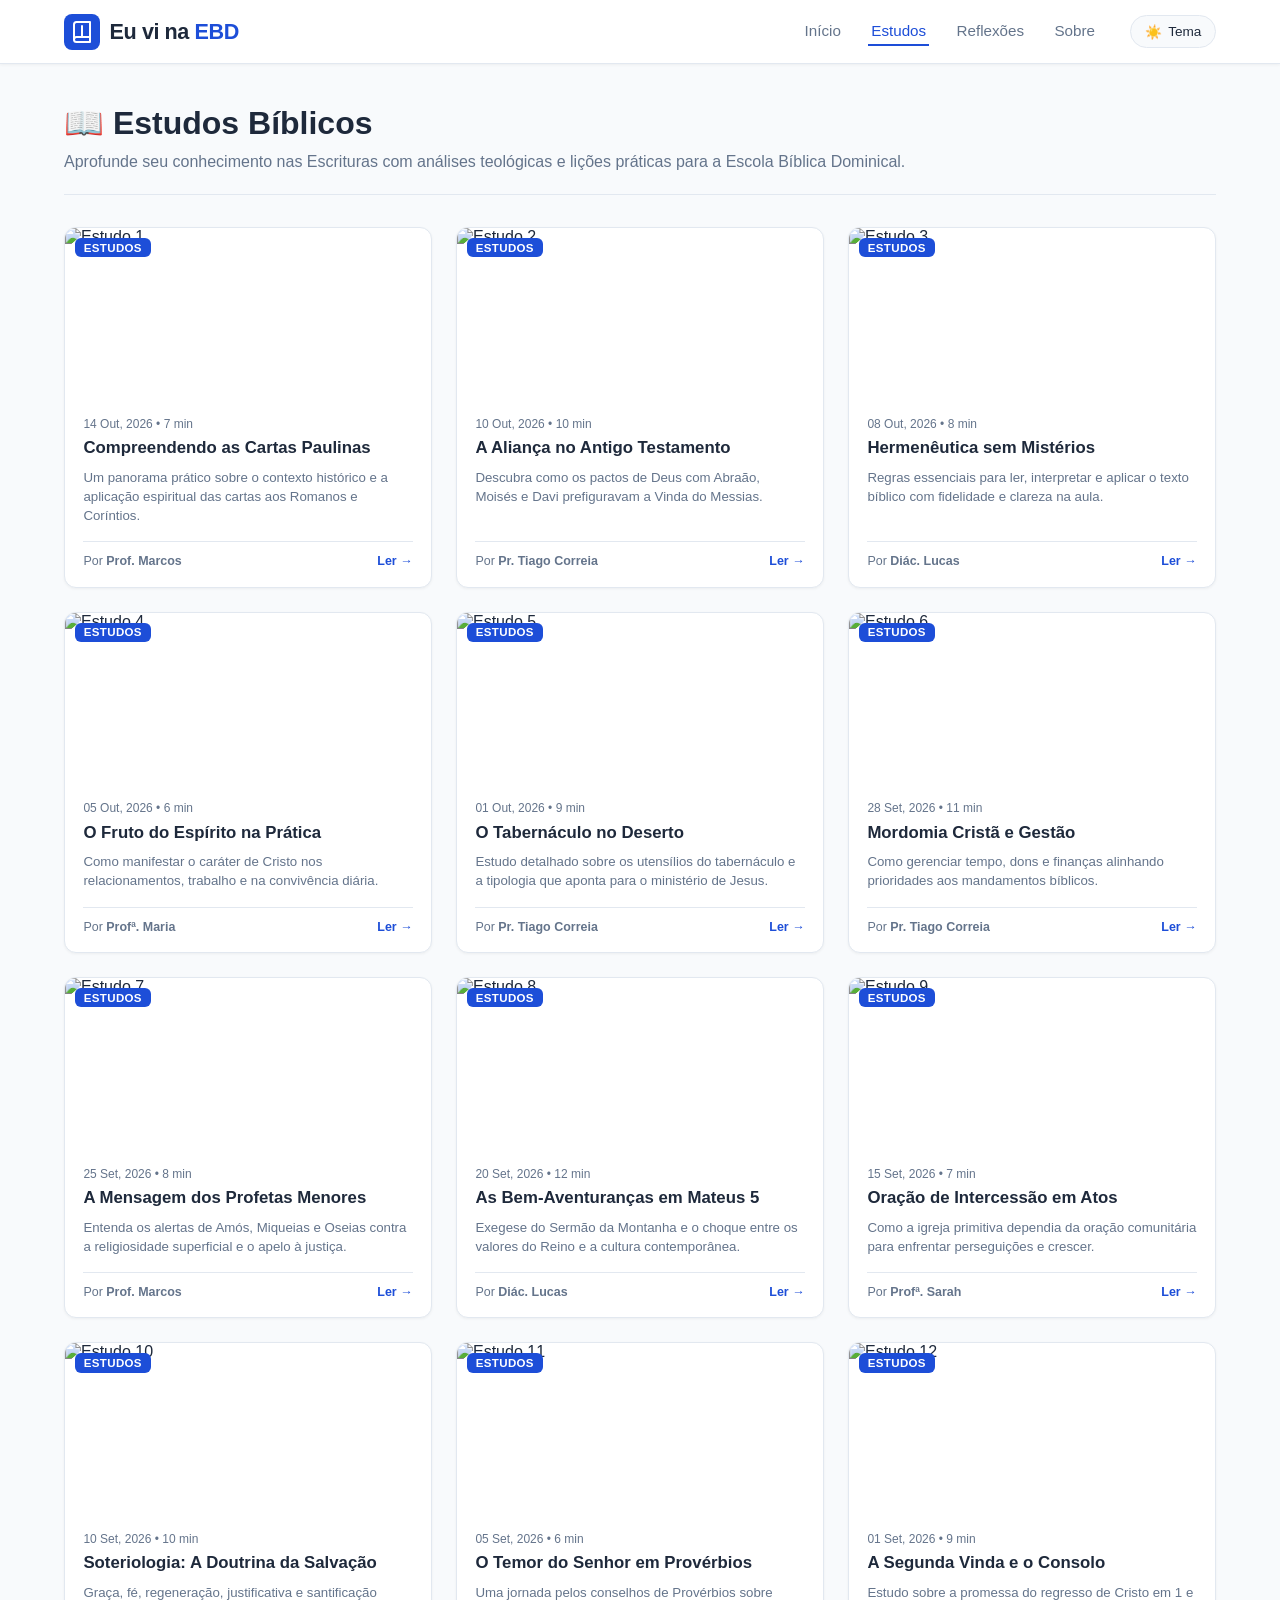
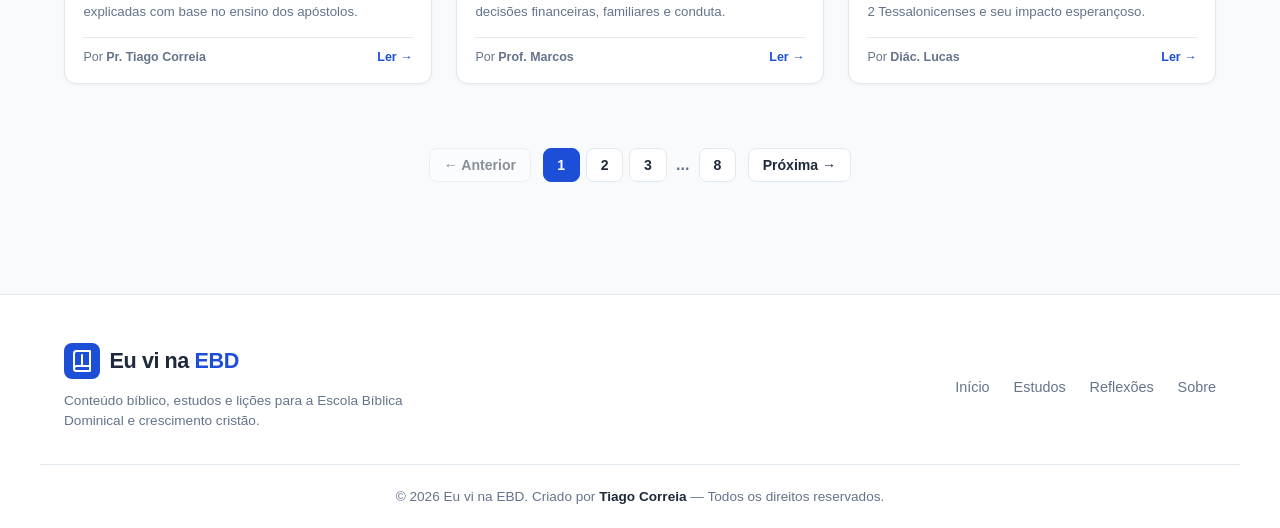
==== commit c9e96965: "Update estudos.html" ====
--- a/estudos.html
+++ b/estudos.html
@@ -4,7 +4,7 @@
     <meta charset="UTF-8">
     <meta name="viewport" content="width=device-width, initial-scale=1.0">
     <title>Estudos Bíblicos - Eu vi na EBD</title>
-    <!-- Vinculando o CSS externo compartilhado -->
+    <!-- Certifique-se de que o style.css esteja na mesma pasta no GitHub -->
     <link rel="stylesheet" href="style.css">
 </head>
 <body>
@@ -12,8 +12,6 @@
     <!-- CABEÇALHO E NAVBAR -->
     <header class="navbar-header">
         <div class="header-container">
-            
-            <!-- Logo do Blog -->
             <a href="index.html" class="brand-logo" aria-label="Página Inicial - Eu vi na EBD">
                 <span class="logo-icon">
                     <svg xmlns="http://www.w3.org/2000/svg" viewBox="0 0 24 24" fill="none" stroke="currentColor" stroke-width="2" stroke-linecap="round" stroke-linejoin="round">
@@ -25,14 +23,12 @@
                 <span class="logo-text">Eu vi na <strong class="highlight">EBD</strong></span>
             </a>
 
-            <!-- Botão Hambúrguer Mobile -->
             <button class="hamburger-btn" id="hamburgerBtn" aria-label="Abrir Menu">
                 <span class="bar"></span>
                 <span class="bar"></span>
                 <span class="bar"></span>
             </button>
 
-            <!-- Links de Navegação -->
             <nav class="nav-menu" id="navMenu">
                 <ul class="nav-list">
                     <li><a href="index.html" class="nav-link">Início</a></li>
@@ -41,14 +37,12 @@
                     <li><a href="index.html#sobre" class="nav-link">Sobre</a></li>
                 </ul>
 
-                <!-- Alternador de Tema Claro / Escuro -->
                 <button class="theme-toggle-btn" id="themeToggleBtn" aria-label="Alternar Tema">
                     <span class="theme-icon sun-icon">☀️</span>
                     <span class="theme-icon moon-icon">🌙</span>
                     <span class="theme-text">Tema</span>
                 </button>
             </nav>
-
         </div>
     </header>
 
@@ -56,19 +50,18 @@
     <main class="page-wrapper">
         <div class="page-container">
             
-            <!-- TÍTULO E SUBTÍTULO DA PÁGINA -->
             <header class="page-header">
                 <h1 class="page-title">📖 Estudos Bíblicos</h1>
-                <p class="page-subtitle">Aprofunde seu conhecimento nas Escrituras com análises teológicas, exegese e lições práticas para a Escola Bíblica Dominical.</p>
+                <p class="page-subtitle">Aprofunde seu conhecimento nas Escrituras com análises teológicas e lições práticas para a Escola Bíblica Dominical.</p>
             </header>
 
-            <!-- GRADE DE 12 CARDS (3 POR LINHA NO DESKTOP) -->
+            <!-- GRADE DE 12 CARDS (3 POR LINHA) -->
             <section class="posts-grid-12">
                 
                 <!-- Card 01 -->
                 <article class="study-grid-card">
                     <div class="study-card-image">
-                        <img src="https://images.unsplash.com/photo-1507434965515-61970f2bd7c6?q=80&w=600&auto=format&fit=crop" alt="Cartas Paulinas">
+                        <img src="https://images.unsplash.com/photo-1507434965515-61970f2bd7c6?q=80&w=600&auto=format&fit=crop" alt="Estudo 1">
                         <span class="tag tag-estudos">Estudos</span>
                     </div>
                     <div class="study-card-body">
@@ -85,7 +78,7 @@
                 <!-- Card 02 -->
                 <article class="study-grid-card">
                     <div class="study-card-image">
-                        <img src="https://images.unsplash.com/photo-1519817650390-64a93db51149?q=80&w=600&auto=format&fit=crop" alt="Pergaminhos Antigos">
+                        <img src="https://images.unsplash.com/photo-1519817650390-64a93db51149?q=80&w=600&auto=format&fit=crop" alt="Estudo 2">
                         <span class="tag tag-estudos">Estudos</span>
                     </div>
                     <div class="study-card-body">
@@ -102,7 +95,7 @@
                 <!-- Card 03 -->
                 <article class="study-grid-card">
                     <div class="study-card-image">
-                        <img src="https://images.unsplash.com/photo-1438232992991-995b7058bbb3?q=80&w=600&auto=format&fit=crop" alt="Cruz e Bíblia">
+                        <img src="https://images.unsplash.com/photo-1438232992991-995b7058bbb3?q=80&w=600&auto=format&fit=crop" alt="Estudo 3">
                         <span class="tag tag-estudos">Estudos</span>
                     </div>
                     <div class="study-card-body">
@@ -119,7 +112,7 @@
                 <!-- Card 04 -->
                 <article class="study-grid-card">
                     <div class="study-card-image">
-                        <img src="https://images.unsplash.com/photo-1516979187457-637abb4f9353?q=80&w=600&auto=format&fit=crop" alt="Bíblia Aberta">
+                        <img src="https://images.unsplash.com/photo-1516979187457-637abb4f9353?q=80&w=600&auto=format&fit=crop" alt="Estudo 4">
                         <span class="tag tag-estudos">Estudos</span>
                     </div>
                     <div class="study-card-body">
@@ -136,7 +129,7 @@
                 <!-- Card 05 -->
                 <article class="study-grid-card">
                     <div class="study-card-image">
-                        <img src="https://images.unsplash.com/photo-1455390582262-044cdead277a?q=80&w=600&auto=format&fit=crop" alt="Estudo e Anotações">
+                        <img src="https://images.unsplash.com/photo-1455390582262-044cdead277a?q=80&w=600&auto=format&fit=crop" alt="Estudo 5">
                         <span class="tag tag-estudos">Estudos</span>
                     </div>
                     <div class="study-card-body">
@@ -153,7 +146,7 @@
                 <!-- Card 06 -->
                 <article class="study-grid-card">
                     <div class="study-card-image">
-                        <img src="https://images.unsplash.com/photo-1504052434569-70ad5836ab65?q=80&w=600&auto=format&fit=crop" alt="Bíblia Sagrada">
+                        <img src="https://images.unsplash.com/photo-1504052434569-70ad5836ab65?q=80&w=600&auto=format&fit=crop" alt="Estudo 6">
                         <span class="tag tag-estudos">Estudos</span>
                     </div>
                     <div class="study-card-body">
@@ -170,7 +163,7 @@
                 <!-- Card 07 -->
                 <article class="study-grid-card">
                     <div class="study-card-image">
-                        <img src="https://images.unsplash.com/photo-1519817650390-64a93db51149?q=80&w=600&auto=format&fit=crop" alt="Profetas">
+                        <img src="https://images.unsplash.com/photo-1499209974431-9dac3ada00d7?q=80&w=600&auto=format&fit=crop" alt="Estudo 7">
                         <span class="tag tag-estudos">Estudos</span>
                     </div>
                     <div class="study-card-body">
@@ -187,7 +180,7 @@
                 <!-- Card 08 -->
                 <article class="study-grid-card">
                     <div class="study-card-image">
-                        <img src="https://images.unsplash.com/photo-1509021436468-1b5a3f4e71c7?q=80&w=600&auto=format&fit=crop" alt="Montanhas">
+                        <img src="https://images.unsplash.com/photo-1509021436468-1b5a3f4e71c7?q=80&w=600&auto=format&fit=crop" alt="Estudo 8">
                         <span class="tag tag-estudos">Estudos</span>
                     </div>
                     <div class="study-card-body">
@@ -204,7 +197,7 @@
                 <!-- Card 09 -->
                 <article class="study-grid-card">
                     <div class="study-card-image">
-                        <img src="https://images.unsplash.com/photo-1470071459604-3b5ec3a7fe05?q=80&w=600&auto=format&fit=crop" alt="Oração">
+                        <img src="https://images.unsplash.com/photo-1470071459604-3b5ec3a7fe05?q=80&w=600&auto=format&fit=crop" alt="Estudo 9">
                         <span class="tag tag-estudos">Estudos</span>
                     </div>
                     <div class="study-card-body">
@@ -221,7 +214,7 @@
                 <!-- Card 10 -->
                 <article class="study-grid-card">
                     <div class="study-card-image">
-                        <img src="https://images.unsplash.com/photo-1447752875215-b2761acb3c5d?q=80&w=600&auto=format&fit=crop" alt="Doutrina">
+                        <img src="https://images.unsplash.com/photo-1447752875215-b2761acb3c5d?q=80&w=600&auto=format&fit=crop" alt="Estudo 10">
                         <span class="tag tag-estudos">Estudos</span>
                     </div>
                     <div class="study-card-body">
@@ -238,7 +231,7 @@
                 <!-- Card 11 -->
                 <article class="study-grid-card">
                     <div class="study-card-image">
-                        <img src="https://images.unsplash.com/photo-1518495973542-4542c06a5843?q=80&w=600&auto=format&fit=crop" alt="Sabedoria">
+                        <img src="https://images.unsplash.com/photo-1518495973542-4542c06a5843?q=80&w=600&auto=format&fit=crop" alt="Estudo 11">
                         <span class="tag tag-estudos">Estudos</span>
                     </div>
                     <div class="study-card-body">
@@ -255,7 +248,7 @@
                 <!-- Card 12 -->
                 <article class="study-grid-card">
                     <div class="study-card-image">
-                        <img src="https://images.unsplash.com/photo-1507434965515-61970f2bd7c6?q=80&w=600&auto=format&fit=crop" alt="Escatologia">
+                        <img src="https://images.unsplash.com/photo-1519817650390-64a93db51149?q=80&w=600&auto=format&fit=crop" alt="Estudo 12">
                         <span class="tag tag-estudos">Estudos</span>
                     </div>
                     <div class="study-card-body">
@@ -273,9 +266,9 @@
 
             <!-- PAGINAÇÃO NUMÉRICA -->
             <nav class="pagination-container" aria-label="Navegação por páginas">
-                <a href="#" class="pagination-btn disabled" aria-disabled="true">← Anterior</a>
+                <a href="#" class="pagination-btn disabled">← Anterior</a>
                 <div class="pagination-numbers">
-                    <a href="#" class="page-number active" aria-current="page">1</a>
+                    <a href="#" class="page-number active">1</a>
                     <a href="#" class="page-number">2</a>
                     <a href="#" class="page-number">3</a>
                     <span class="pagination-dots">...</span>
@@ -317,9 +310,7 @@
         </div>
     </footer>
 
-    <!-- SCRIPTS DE INTERAÇÃO -->
     <script>
-        // Menu Hambúrguer Mobile
         const hamburgerBtn = document.getElementById('hamburgerBtn');
         const navMenu = document.getElementById('navMenu');
         hamburgerBtn.addEventListener('click', () => {
@@ -327,7 +318,6 @@
             navMenu.classList.toggle('active');
         });
 
-        // Alternador de Tema
         const themeToggleBtn = document.getElementById('themeToggleBtn');
         const htmlElement = document.documentElement;
         const savedTheme = localStorage.getItem('theme') || 'light';
@@ -340,6 +330,5 @@
             localStorage.setItem('theme', newTheme);
         });
     </script>
-
 </body>
 </html>
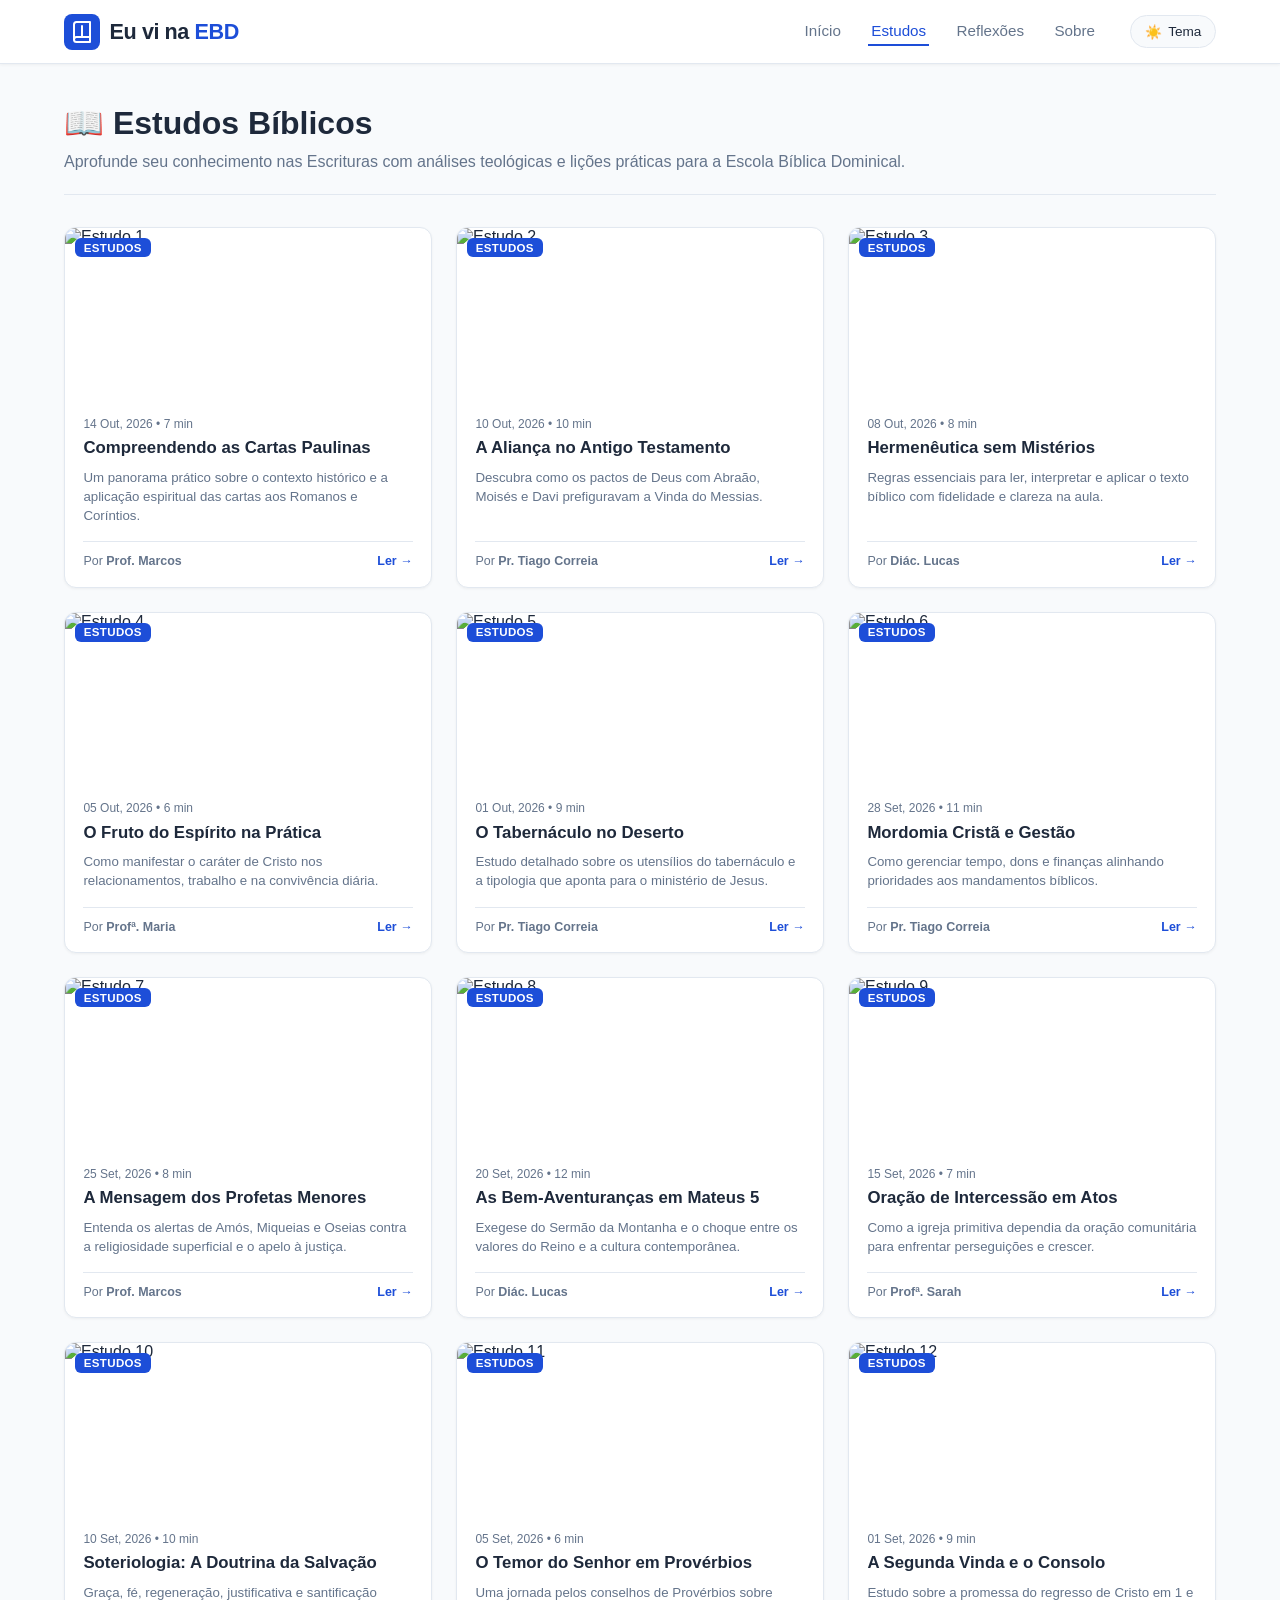
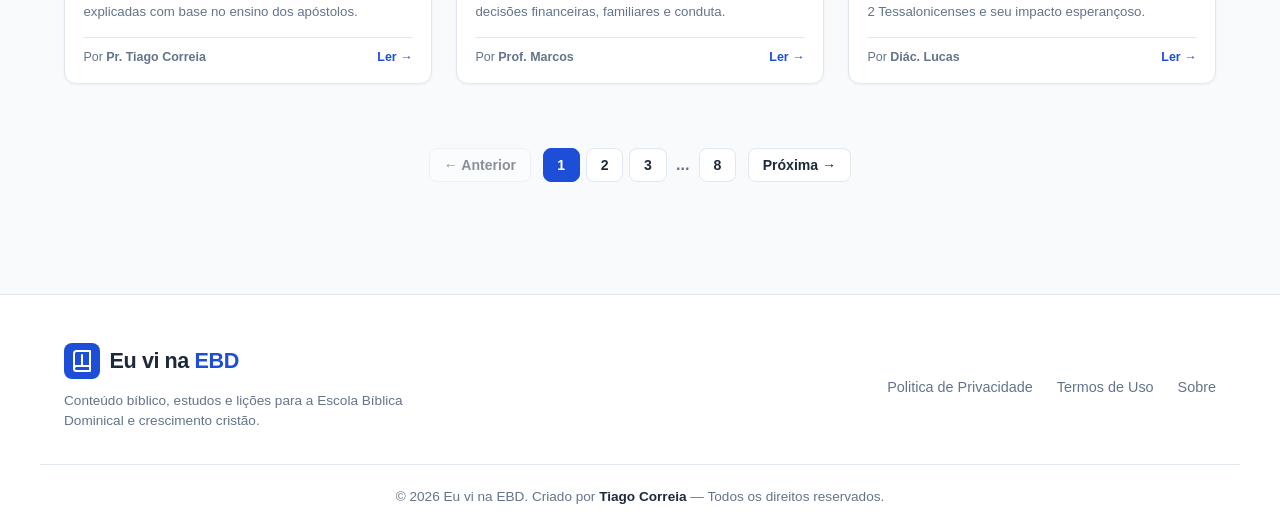
==== commit d85313c5: "Update estudos.html" ====
--- a/estudos.html
+++ b/estudos.html
@@ -66,11 +66,11 @@
                     </div>
                     <div class="study-card-body">
                         <div class="study-card-meta">14 Out, 2026 • 7 min</div>
-                        <h2 class="study-card-title"><a href="#">Compreendendo as Cartas Paulinas</a></h2>
+                        <h2 class="study-card-title"><a href="https://www.tiagodata.com.br/eu-vi-na-ebd/posts/teste.html">Compreendendo as Cartas Paulinas</a></h2>
                         <p class="study-card-excerpt">Um panorama prático sobre o contexto histórico e a aplicação espiritual das cartas aos Romanos e Coríntios.</p>
                         <div class="study-card-footer">
                             <span>Por <strong>Prof. Marcos</strong></span>
-                            <a href="#" class="read-more-btn">Ler →</a>
+                            <a href="posts/teste.html" class="read-more-btn">Ler →</a>
                         </div>
                     </div>
                 </article>
@@ -298,10 +298,9 @@
             </div>
             
             <div class="footer-links">
-                <a href="index.html">Início</a>
-                <a href="estudos.html">Estudos</a>
-                <a href="index.html#reflexoes">Reflexões</a>
-                <a href="index.html#sobre">Sobre</a>
+                <a href="politica-de-privacidade.html">Politica de Privacidade</a>
+                <a href="termos-de-uso.html">Termos de Uso</a>
+                <a href="https://www.tiagodata.com.br/eu-vi-na-ebd/sobre.html">Sobre</a>
             </div>
         </div>
 
--- a/style.css
+++ b/style.css
@@ -539,10 +539,11 @@
 }
 
 /* ===================================================
-   PÁGINA DE ESTUDOS (GRADE DE 3 COLUNAS - 12 CARDS)
+   PÁGINA DE ESTUDOS (GRADE DE 3 COLUNAS - BLINDADA)
    =================================================== */
 .page-wrapper {
     padding: 2.5rem 0 4rem 0;
+    width: 100%;
 }
 
 .page-container {
@@ -570,24 +571,26 @@
     line-height: 1.5;
 }
 
-/* GRADE DE 3 COLUNAS (12 CARDS) */
+/* ESTRUTURA DA GRADE EM 3 COLUNAS */
 .posts-grid-12 {
-    display: grid;
-    grid-template-columns: repeat(3, 1fr); /* 3 cards por linha no desktop */
-    gap: 1.5rem;
-    margin-bottom: 3rem;
-}
-
-/* CARDS DA GRADE */
+    display: grid !important;
+    grid-template-columns: repeat(3, 1fr) !important;
+    gap: 1.5rem !important;
+    margin-bottom: 3rem !important;
+    width: 100% !important;
+}
+
+/* ESTILO E LIMITAÇÃO DOS CARDS */
 .study-grid-card {
     background-color: var(--header-bg);
     border: 1px solid var(--border-color);
     border-radius: 12px;
-    overflow: hidden;
+    overflow: hidden !important;
     box-shadow: var(--shadow-sm);
     display: flex;
     flex-direction: column;
     transition: transform 0.2s ease, box-shadow 0.2s ease;
+    width: 100% !important;
 }
 
 .study-grid-card:hover {
@@ -597,19 +600,25 @@
 
 .study-card-image {
     position: relative;
-    height: 170px;
-}
-
+    width: 100% !important;
+    height: 170px !important;
+    overflow: hidden !important;
+}
+
+/* CORREÇÃO DO ERRO DA FOTO GIGANTE: LIMITA A IMAGEM AO CARD */
 .study-card-image img {
-    width: 100%;
-    height: 100%;
-    object-fit: cover;
+    width: 100% !important;
+    height: 100% !important;
+    max-height: 170px !important;
+    object-fit: cover !important;
+    display: block !important;
 }
 
 .study-card-image .tag {
     position: absolute;
     top: 10px;
     left: 10px;
+    z-index: 2;
 }
 
 .study-card-body {
@@ -664,11 +673,6 @@
     color: var(--primary-color);
     text-decoration: none;
     font-weight: 700;
-    transition: opacity 0.2s ease;
-}
-
-.read-more-btn:hover {
-    opacity: 0.8;
 }
 
 /* PAGINAÇÃO NUMÉRICA */
@@ -724,23 +728,284 @@
     padding: 0 0.2rem;
 }
 
-/* RESPONSIVIDADE PARA TABLET E MOBILE */
+/* RESPONSIVIDADE PARA TABLETS E CELULARES */
 @media (max-width: 992px) {
     .posts-grid-12 {
-        grid-template-columns: repeat(2, 1fr); /* 2 por linha em tablets */
+        grid-template-columns: repeat(2, 1fr) !important; /* 2 cards por linha no Tablet */
     }
 }
 
 @media (max-width: 640px) {
     .posts-grid-12 {
-        grid-template-columns: 1fr; /* 1 por linha no celular */
+        grid-template-columns: 1fr !important; /* 1 card por linha no Celular */
     }
-
-    .page-title {
-        font-size: 1.6rem;
+}
+
+
+/* ===================================================
+   PÁGINA SOBRE (DESIGN E CORREÇÃO DE TAMANHO DO ÍCONE)
+   =================================================== */
+.sobre-container {
+    max-width: 900px;
+    margin: 0 auto;
+    padding: 0 1.5rem;
+}
+
+/* CARD PRINCIPAL DE PERFIL */
+.about-hero-card {
+    background-color: var(--header-bg);
+    border: 1px solid var(--border-color);
+    border-radius: 16px;
+    padding: 2rem;
+    display: flex;
+    align-items: center;
+    gap: 1.5rem;
+    box-shadow: var(--shadow-sm);
+    margin-bottom: 2rem;
+}
+
+/* BLINDAGEM DO ÍCONE AVATAR */
+.about-hero-avatar {
+    width: 80px !important;
+    height: 80px !important;
+    min-width: 80px !important;
+    min-height: 80px !important;
+    max-width: 80px !important;
+    max-height: 80px !important;
+    border-radius: 50%;
+    background-color: var(--bg-color);
+    border: 2px solid var(--primary-color);
+    color: var(--primary-color);
+    display: flex !important;
+    align-items: center !important;
+    justify-content: center !important;
+    flex-shrink: 0 !important;
+    overflow: hidden !important;
+}
+
+.about-hero-avatar svg {
+    width: 40px !important;
+    height: 40px !important;
+    max-width: 40px !important;
+    max-height: 40px !important;
+    display: block !important;
+}
+
+.about-hero-text {
+    display: flex;
+    flex-direction: column;
+    gap: 0.3rem;
+}
+
+.about-badge {
+    align-self: flex-start;
+    background-color: var(--bg-color);
+    border: 1px solid var(--border-color);
+    color: var(--primary-color);
+    font-size: 0.75rem;
+    font-weight: 700;
+    padding: 0.2rem 0.6rem;
+    border-radius: 6px;
+    text-transform: uppercase;
+    letter-spacing: 0.04em;
+}
+
+.about-name {
+    font-size: 1.75rem;
+    font-weight: 800;
+    color: var(--text-color);
+}
+
+.about-role {
+    font-size: 0.95rem;
+    color: var(--text-muted);
+    font-weight: 500;
+}
+
+.about-quote {
+    font-style: italic;
+    font-size: 0.95rem;
+    color: var(--primary-color);
+    font-weight: 600;
+    margin-top: 0.5rem;
+    border-left: 3px solid var(--primary-color);
+    padding-left: 0.75rem;
+}
+
+/* BLOCOS DE TEXTO */
+.about-content-section {
+    display: flex;
+    flex-direction: column;
+    gap: 1.5rem;
+    margin-bottom: 2.5rem;
+}
+
+.about-text-block {
+    background-color: var(--header-bg);
+    border: 1px solid var(--border-color);
+    border-radius: 12px;
+    padding: 1.75rem;
+    box-shadow: var(--shadow-sm);
+}
+
+.about-text-block h2 {
+    font-size: 1.25rem;
+    font-weight: 700;
+    color: var(--text-color);
+    margin-bottom: 0.85rem;
+}
+
+.about-text-block p {
+    font-size: 0.92rem;
+    color: var(--text-muted);
+    line-height: 1.6;
+    margin-bottom: 0.85rem;
+}
+
+.about-text-block p:last-child {
+    margin-bottom: 0;
+}
+
+.about-text-block ul {
+    margin-top: 0.5rem;
+    padding-left: 1.2rem;
+    display: flex;
+    flex-direction: column;
+    gap: 0.5rem;
+}
+
+.about-text-block li {
+    font-size: 0.9rem;
+    color: var(--text-muted);
+    line-height: 1.5;
+}
+
+.about-text-block li strong {
+    color: var(--text-color);
+}
+
+/* PILARES */
+.about-pillars-section {
+    margin-bottom: 2.5rem;
+}
+
+.center-title {
+    text-align: center;
+    margin-bottom: 1.25rem;
+}
+
+.pillars-grid {
+    display: grid;
+    grid-template-columns: repeat(3, 1fr);
+    gap: 1.25rem;
+}
+
+.pillar-card {
+    background-color: var(--header-bg);
+    border: 1px solid var(--border-color);
+    border-radius: 12px;
+    padding: 1.5rem;
+    text-align: center;
+    box-shadow: var(--shadow-sm);
+}
+
+.pillar-icon {
+    font-size: 1.8rem;
+    display: block;
+    margin-bottom: 0.5rem;
+}
+
+.pillar-card h3 {
+    font-size: 1rem;
+    font-weight: 700;
+    color: var(--text-color);
+    margin-bottom: 0.4rem;
+}
+
+.pillar-card p {
+    font-size: 0.83rem;
+    color: var(--text-muted);
+    line-height: 1.45;
+}
+
+/* CHAMADA PARA AÇÃO (CTA) */
+.about-cta-card {
+    background-color: var(--header-bg);
+    border: 1px solid var(--border-color);
+    border-left: 4px solid var(--primary-color);
+    border-radius: 12px;
+    padding: 1.75rem;
+    text-align: center;
+    box-shadow: var(--shadow-sm);
+}
+
+.about-cta-card h2 {
+    font-size: 1.25rem;
+    color: var(--text-color);
+    margin-bottom: 0.4rem;
+}
+
+.about-cta-card p {
+    font-size: 0.88rem;
+    color: var(--text-muted);
+    margin-bottom: 1.25rem;
+}
+
+.cta-buttons {
+    display: flex;
+    justify-content: center;
+    gap: 1rem;
+    flex-wrap: wrap;
+}
+
+.cta-btn {
+    text-decoration: none;
+    font-size: 0.88rem;
+    font-weight: 600;
+    padding: 0.6rem 1.25rem;
+    border-radius: 8px;
+    transition: all 0.2s ease;
+}
+
+.cta-btn.primary {
+    background-color: var(--primary-color);
+    color: #ffffff;
+}
+
+.cta-btn.primary:hover {
+    background-color: var(--primary-hover);
+}
+
+.cta-btn.secondary {
+    background-color: var(--bg-color);
+    border: 1px solid var(--border-color);
+    color: var(--text-color);
+}
+
+.cta-btn.secondary:hover {
+    border-color: var(--primary-color);
+    color: var(--primary-color);
+}
+
+/* RESPONSIVIDADE */
+@media (max-width: 768px) {
+    .about-hero-card {
+        flex-direction: column;
+        text-align: center;
     }
 
-    .pagination-container {
-        flex-wrap: wrap;
+    .about-badge {
+        align-self: center;
     }
-}
+
+    .about-quote {
+        border-left: none;
+        border-top: 2px solid var(--primary-color);
+        padding-left: 0;
+        padding-top: 0.5rem;
+    }
+
+    .pillars-grid {
+        grid-template-columns: 1fr;
+    }
+}
